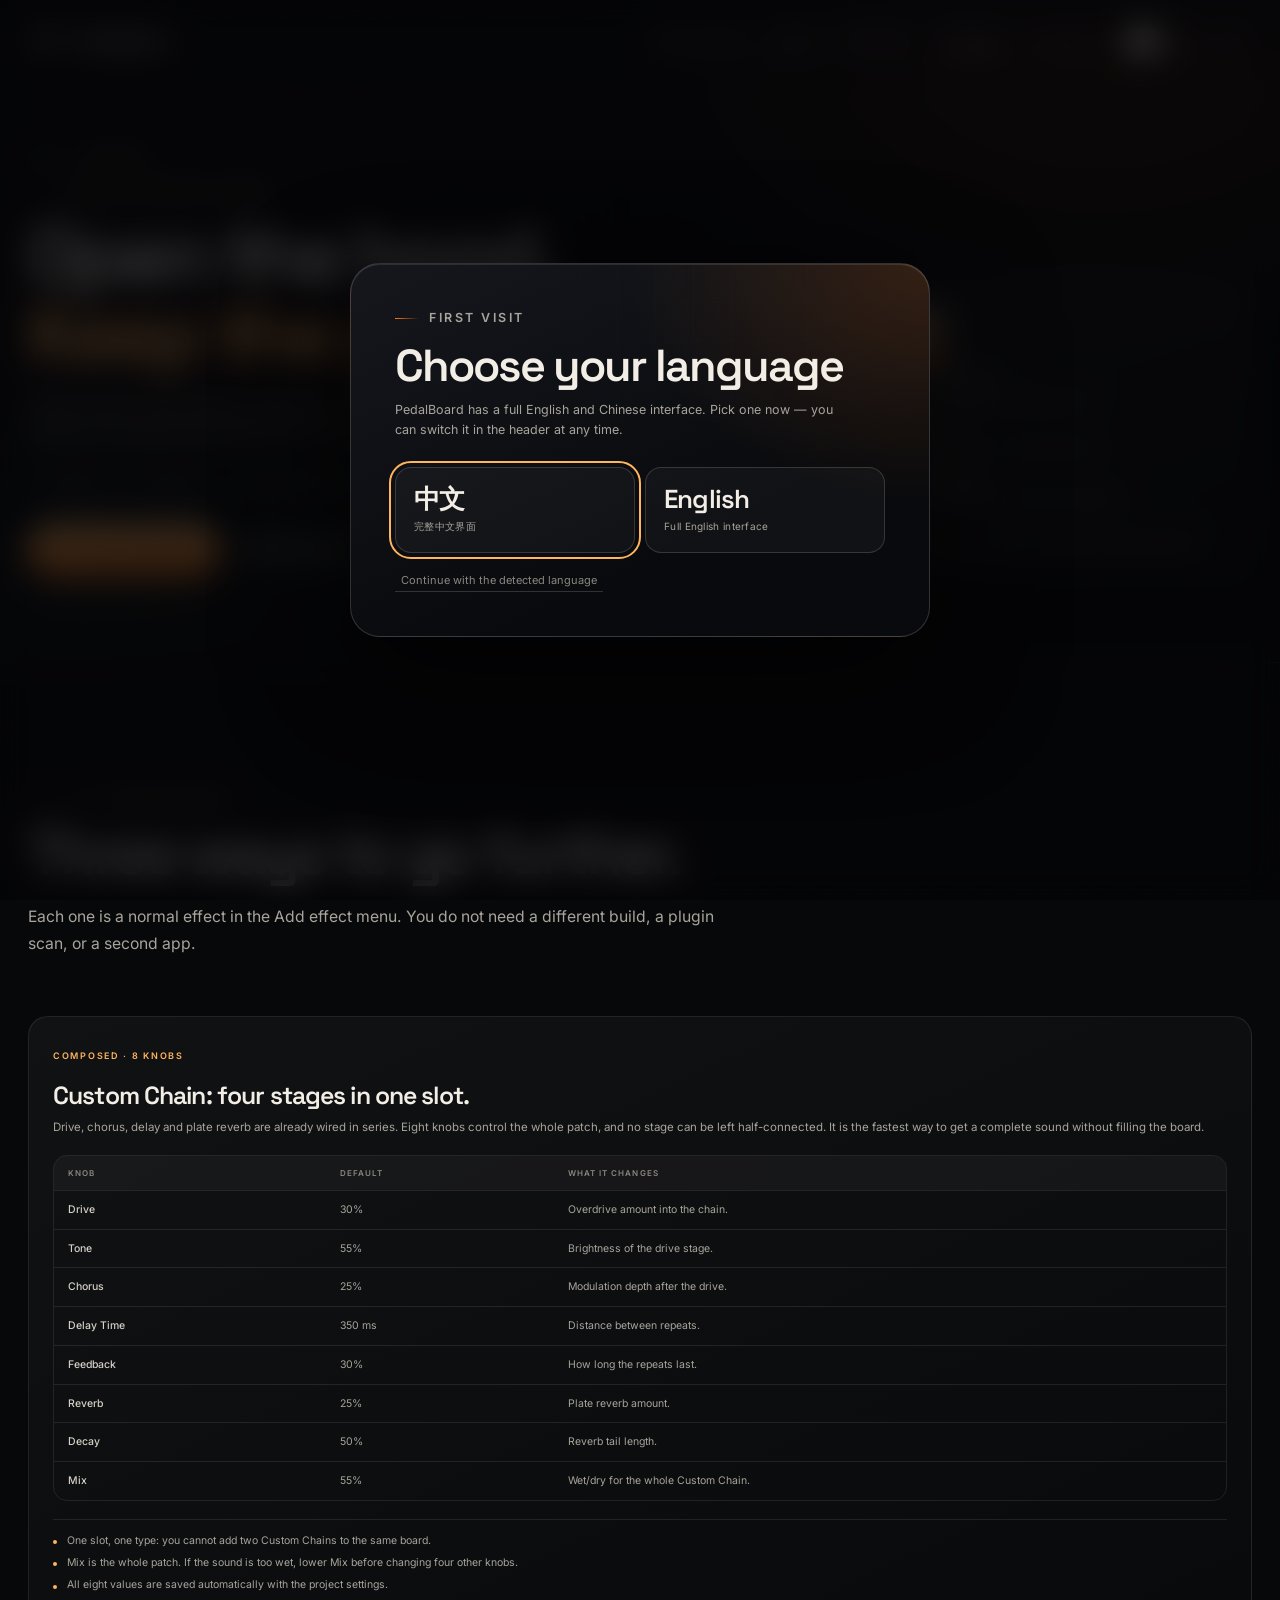
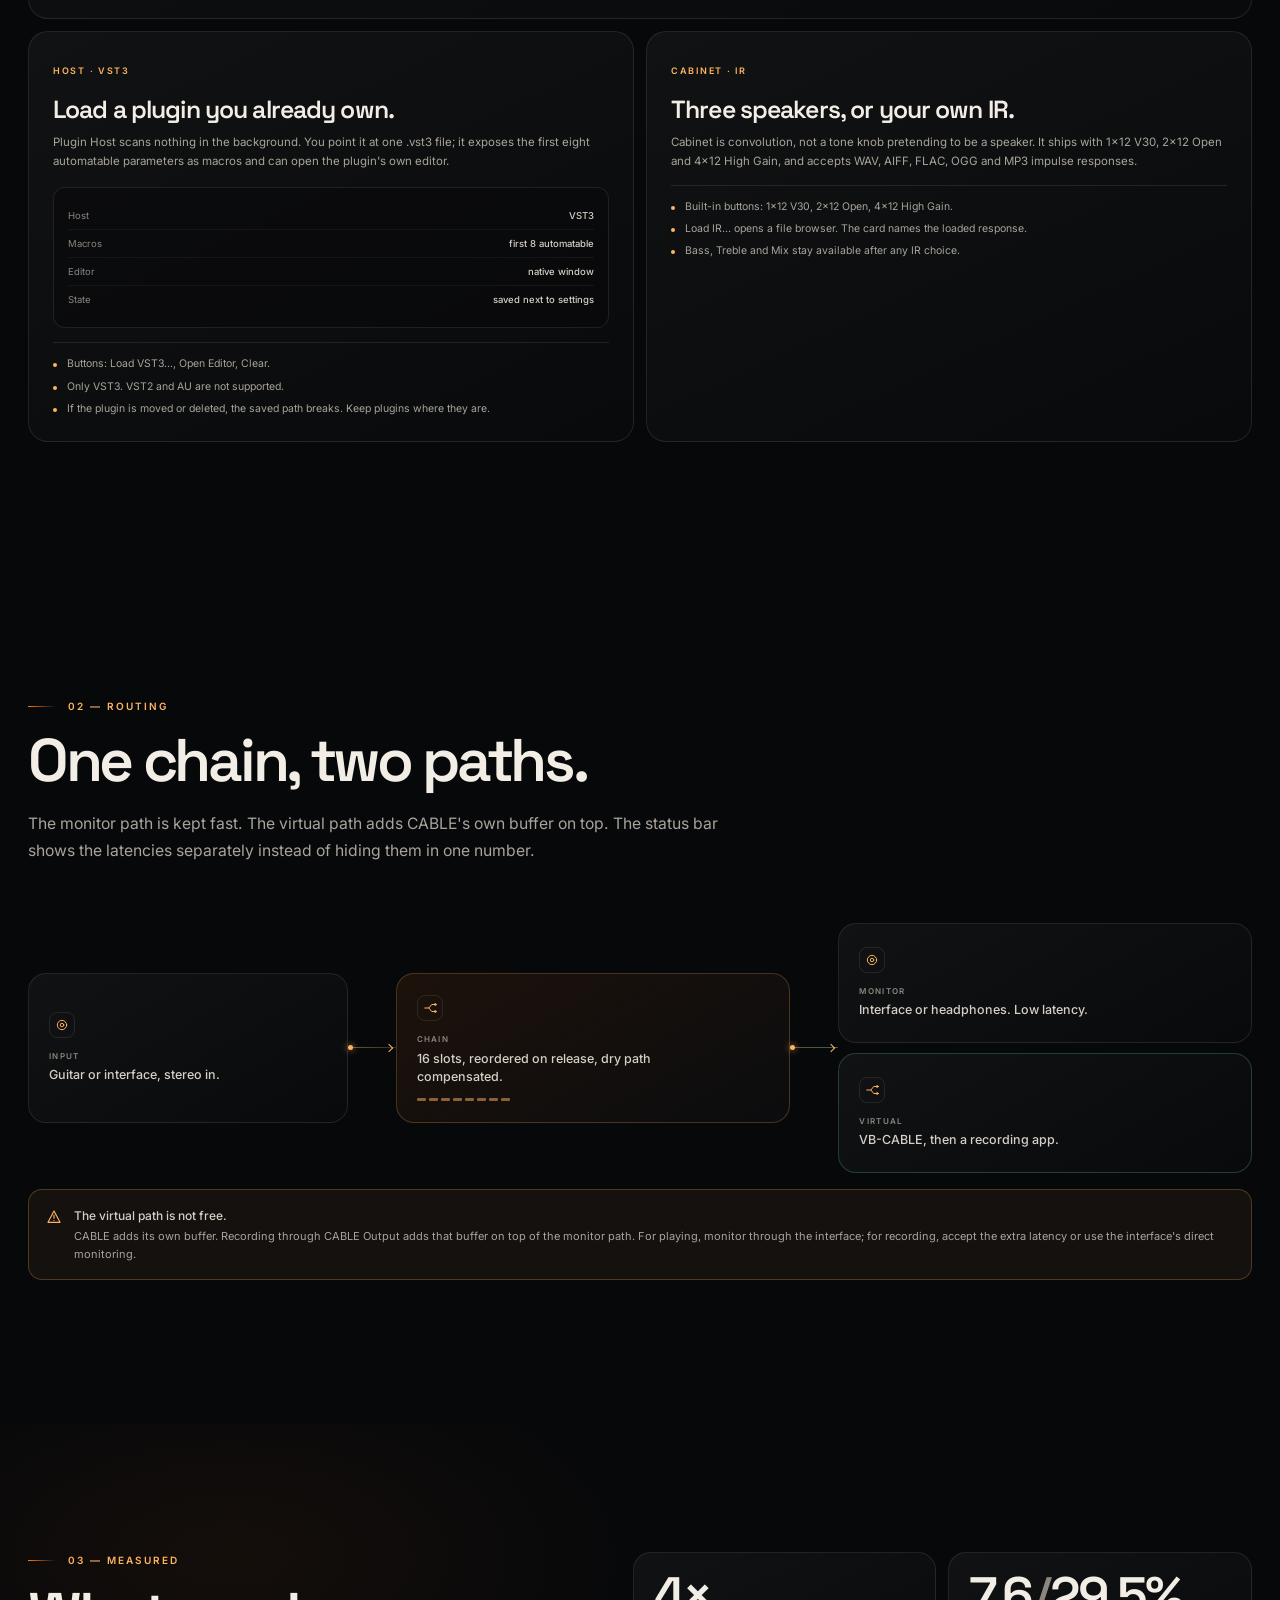
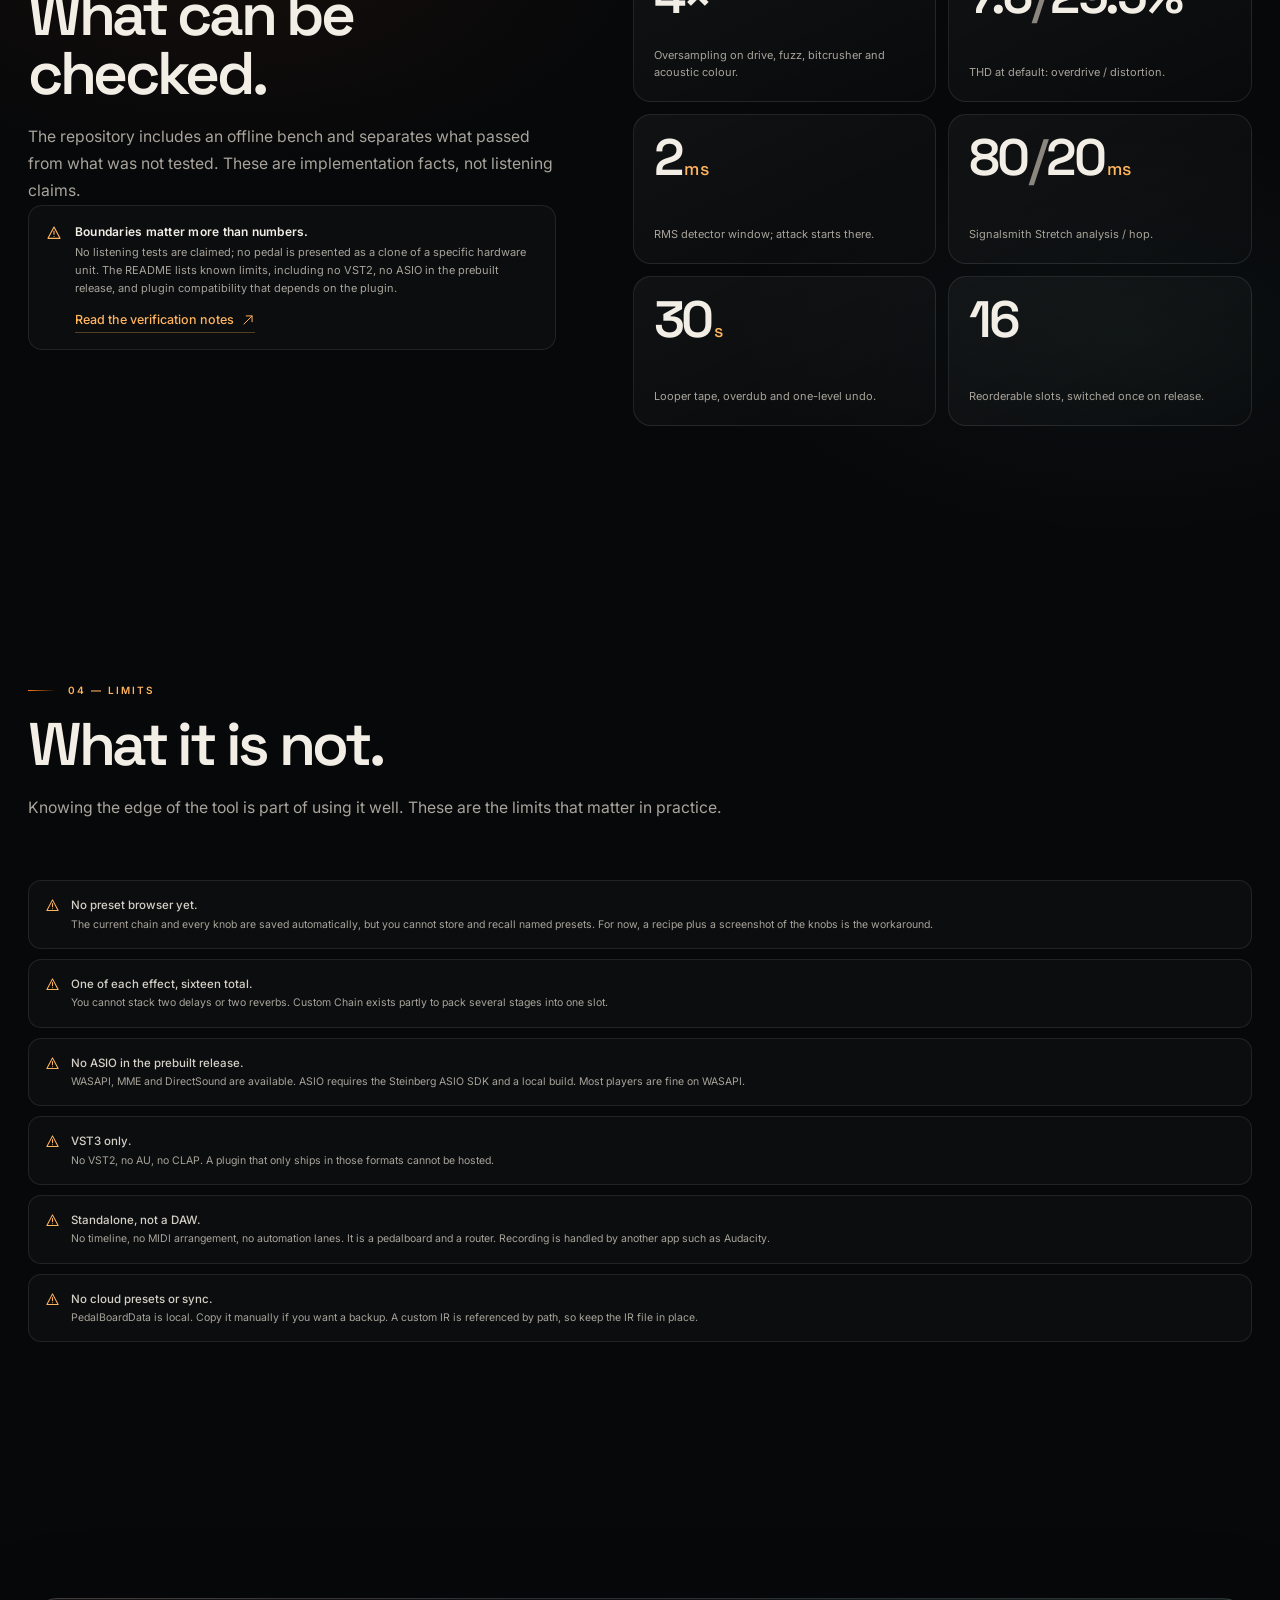
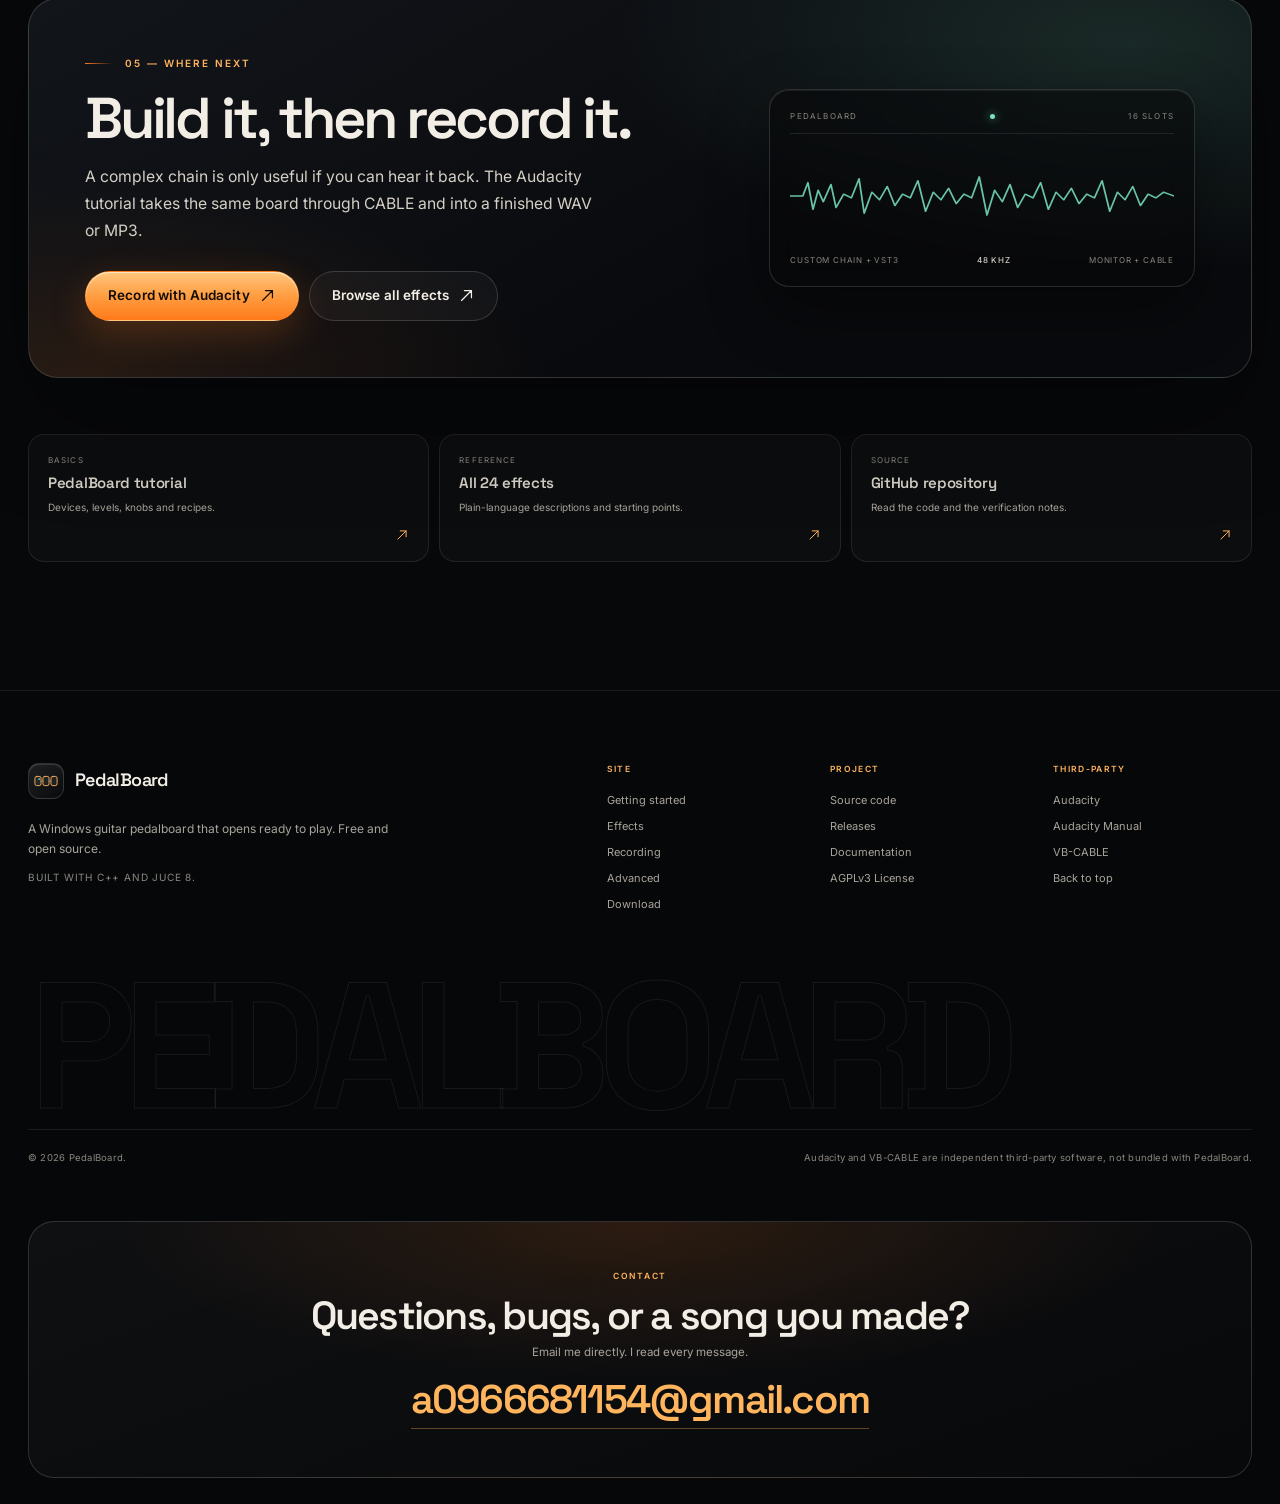
==== advanced.html @ 442d6988 "Publish PedalBoard website to GitHub Pages" ====
<!DOCTYPE html>
<html lang="en">
<head>
<meta charset="utf-8">
<meta name="viewport" content="width=device-width, initial-scale=1">
<title>PedalBoard advanced — Custom Chain, VST3, routing and limits</title>
<meta name="description" content="Advanced PedalBoard guide: the eight-knob Custom Chain, VST3 hosting, cabinet IRs, signal flow, latency, measured specs and honest limitations.">
<meta name="theme-color" content="#07080a">
<meta property="og:type" content="article">
<meta property="og:title" content="PedalBoard advanced — Custom Chain, VST3, routing and limits">
<meta property="og:description" content="For when the default board is not enough: multi-stage Custom Chain, VST3 hosting, IRs, routing and the measured limits.">
<meta property="og:image" content="assets/knob.jpg">
<link rel="icon" href="favicon.svg" type="image/svg+xml">
<link rel="stylesheet" href="styles.css">
<link rel="stylesheet" href="pages.css">
<script>try{document.documentElement.classList.add('js')}catch(e){}</script>
</head>
<body data-title-en="PedalBoard advanced — Custom Chain, VST3, routing and limits" data-title-zh="PedalBoard 进阶 — 自定义链路、VST3、路由与限制" data-desc-en="Advanced PedalBoard guide: the eight-knob Custom Chain, VST3 hosting, cabinet IRs, signal flow, latency, measured specs and honest limitations." data-desc-zh="PedalBoard 进阶指南：八旋钮自定义链路、VST3 宿主、箱体 IR、信号流、延迟、测量指标和诚实的限制。">
<a class="skip-link" href="#main" data-i18n="a11y.skip">Skip to content</a>

<svg class="sprite" aria-hidden="true" focusable="false">
  <symbol id="i-github" viewBox="0 0 24 24"><path d="M12 .8a11.2 11.2 0 0 0-3.5 21.8c.6.1.8-.3.8-.6v-2c-3.1.7-3.8-1.3-3.8-1.3-.5-1.3-1.3-1.7-1.3-1.7-1-.7.1-.7.1-.7 1.1.1 1.7 1.2 1.7 1.2 1 .1 1.7-.8 2.1-1.2.1-.7.4-1.2.7-1.5-2.5-.3-5.1-1.2-5.1-5.5 0-1.2.4-2.2 1.1-3-.1-.3-.5-1.4.1-2.9 0 0 1-.3 3.2 1.2a11 11 0 0 1 5.8 0c2.2-1.5 3.2-1.2 3.2-1.2.6 1.5.2 2.6.1 2.9.7.8 1.1 1.8 1.1 3 0 4.3-2.6 5.2-5.1 5.5.4.3.7 1 .7 2v3c0 .3.2.7.8.6A11.2 11.2 0 0 0 12 .8z"/></symbol>
  <symbol id="i-download" viewBox="0 0 24 24"><path d="M12 3v11M7 10l5 5 5-5"/><path d="M4 20h16"/></symbol>
  <symbol id="i-arrow" viewBox="0 0 24 24"><path d="M5 19L19 5M9 5h10v10"/></symbol>
  <symbol id="i-check" viewBox="0 0 24 24"><path d="M4 12l5 5L20 6"/></symbol>
  <symbol id="i-alert" viewBox="0 0 24 24"><path d="M12 3l9 17H3L12 3z"/><path d="M12 9v5M12 17.2v.1"/></symbol>
  <symbol id="i-jack" viewBox="0 0 24 24"><circle cx="12" cy="12" r="8"/><circle cx="12" cy="12" r="3"/></symbol>
  <symbol id="i-split" viewBox="0 0 24 24"><path d="M3 12h7l5-6h6M10 12l5 6h6"/><circle cx="21" cy="6" r="1.6"/><circle cx="21" cy="18" r="1.6"/></symbol>
  <symbol id="i-knob" viewBox="0 0 24 24"><circle cx="12" cy="12" r="8"/><path d="M12 12l4-4"/><path d="M6.5 17.5a8 8 0 0 1 0-11" opacity=".45"/></symbol>
  <symbol id="i-book" viewBox="0 0 24 24"><path d="M4 4h6a3 3 0 0 1 3 3v13a3 3 0 0 0-3-3H4V4z"/><path d="M20 4h-4a3 3 0 0 0-3 3v13a3 3 0 0 1 3-3h4V4z"/></symbol>
</svg>

<header class="site-header" id="siteHeader">
  <div class="wrap header-inner">
    <a class="brand" href="index.html" aria-label="PedalBoard home" data-i18n-aria="nav.homeAria"><span class="brand-mark" aria-hidden="true"><svg viewBox="0 0 34 34"><rect x="2.5" y="11" width="8" height="12" rx="2.4"/><rect x="13" y="11" width="8" height="12" rx="2.4"/><rect x="23.5" y="11" width="8" height="12" rx="2.4"/><path d="M10.5 17h2.5M21 17h2.5"/><circle cx="8" cy="14.5" r="1.1" class="brand-led"/></svg></span><span class="brand-word">PedalBoard</span></a>
    <nav class="primary-nav" id="primaryNav" aria-label="Primary">
      <a href="guide.html" data-i18n="nav.guide">Getting started</a>
      <a href="effects.html" data-i18n="nav.effects">Effects</a>
      <a href="audacity.html" data-i18n="nav.recording">Recording</a>
      <a href="advanced.html" class="is-active" aria-current="page" data-i18n="nav.advanced">Advanced</a>
      <a href="index.html#download" data-i18n="nav.download">Download</a>
    </nav>
    <div class="header-actions">
      <div class="lang-switch" role="group" aria-label="Language" data-i18n-aria="nav.language">
        <button class="lang-btn" type="button" data-lang="en" aria-pressed="true">EN</button>
        <button class="lang-btn" type="button" data-lang="zh" aria-pressed="false">中文</button>
      </div>
      <a class="icon-link" href="https://github.com/DengXiaoping8964/PedalBoard" target="_blank" rel="noopener" aria-label="Open PedalBoard on GitHub" data-i18n-aria="nav.githubAria"><svg aria-hidden="true"><use href="#i-github"/></svg></a>
      <button class="nav-toggle" id="navToggle" type="button" aria-expanded="false" aria-controls="primaryNav" aria-label="Open menu" data-i18n-aria="nav.menu"><span></span><span></span></button>
    </div>
  </div>
</header>

<div class="lang-gate" id="langGate" hidden>
  <div class="lang-gate-card" role="dialog" aria-modal="true" aria-labelledby="langGateTitle" aria-describedby="langGateLead">
    <p class="lang-gate-kicker" data-i18n="gate.kicker">FIRST VISIT</p>
    <h2 id="langGateTitle" data-i18n="gate.title">Choose your language</h2>
    <p id="langGateLead" data-i18n="gate.lead">PedalBoard has a full English and Chinese interface. Pick one now — you can switch it in the header at any time.</p>
    <div class="lang-gate-actions">
      <button class="lang-choice" type="button" data-gate-lang="zh"><span class="lang-choice-word">中文</span><span class="lang-choice-note" data-i18n="gate.zhNote">完整中文界面</span></button>
      <button class="lang-choice" type="button" data-gate-lang="en"><span class="lang-choice-word">English</span><span class="lang-choice-note" data-i18n="gate.enNote">Full English interface</span></button>
    </div>
    <button class="lang-gate-skip" type="button" data-gate-skip data-i18n="gate.skip">Continue with the detected language</button>
  </div>
</div>

<main id="main">
  <section class="page-hero" aria-labelledby="advTitle">
    <div class="wrap page-hero-inner">
      <div>
        <div class="crumbs"><a href="index.html" data-en="Home" data-zh="首页">Home</a><i>/</i><span data-en="Advanced" data-zh="进阶">Advanced</span></div>
        <p class="kicker" data-en="BEYOND THE DEFAULT BOARD" data-zh="默认效果板之外">BEYOND THE DEFAULT BOARD</p>
        <h1 id="advTitle"><span class="line" data-en="Open the hood." data-zh="把盖子打开。">Open the hood.</span><span class="line accent" data-en="Keep the guardrails." data-zh="护栏还在。">Keep the guardrails.</span></h1>
        <p class="page-lead" data-en="Custom Chain, VST3 hosting, cabinet IRs, routing and the measured limits. Everything here is optional; the default board still works if you never open this page." data-zh="自定义链路、VST3 宿主、箱体 IR、路由和测量限制。这里全是可选项；你永远不看这一页，默认效果板也照样能用。">Custom Chain, VST3 hosting, cabinet IRs, routing and the measured limits. Everything here is optional; the default board still works if you never open this page.</p>
        <div class="page-tags">
          <span class="page-tag"><svg aria-hidden="true"><use href="#i-check"/></svg><span data-en="16 slots" data-zh="16 槽">16 slots</span></span>
          <span class="page-tag"><svg aria-hidden="true"><use href="#i-check"/></svg><span data-en="VST3 host" data-zh="VST3 宿主">VST3 host</span></span>
          <span class="page-tag"><svg aria-hidden="true"><use href="#i-check"/></svg><span data-en="8-knob Custom Chain" data-zh="8 旋钮自定义链路">8-knob Custom Chain</span></span>
          <span class="page-tag"><svg aria-hidden="true"><use href="#i-check"/></svg><span data-en="Measured specs" data-zh="测量指标">Measured specs</span></span>
        </div>
        <div class="hero-actions">
          <a class="btn btn-primary" href="https://github.com/DengXiaoping8964/PedalBoard#readme" target="_blank" rel="noopener"><svg aria-hidden="true"><use href="#i-book"/></svg><span data-en="Read the README" data-zh="阅读 README">Read the README</span></a>
          <a class="btn btn-ghost" href="guide.html"><span data-en="Back to basics" data-zh="回到基础">Back to basics</span><svg aria-hidden="true"><use href="#i-arrow"/></svg></a>
        </div>
      </div>
      <aside class="page-aside" aria-label="At a glance" data-en-aria="At a glance" data-zh-aria="一览">
        <div class="aside-count"><strong>16</strong><span data-en="chain slots" data-zh="个链路槽位">chain slots</span></div>
        <ul class="aside-facts">
          <li><span class="fact-icon"><svg aria-hidden="true"><use href="#i-knob"/></svg></span><span><b data-en="Custom Chain" data-zh="自定义链路">Custom Chain</b><span data-en="Four stages, eight knobs, one slot." data-zh="四级、八旋钮、一个槽。">Four stages, eight knobs, one slot.</span></span></li>
          <li><span class="fact-icon"><svg aria-hidden="true"><use href="#i-knob"/></svg></span><span><b data-en="VST3 host" data-zh="VST3 宿主">VST3 host</b><span data-en="Eight macros plus the native editor." data-zh="八个宏旋钮加原生编辑器。">Eight macros plus the native editor.</span></span></li>
          <li><span class="fact-icon"><svg aria-hidden="true"><use href="#i-jack"/></svg></span><span><b data-en="Two outputs" data-zh="两路输出">Two outputs</b><span data-en="Monitor and virtual, metered separately." data-zh="监听与虚拟输出，分别计量。">Monitor and virtual, metered separately.</span></span></li>
        </ul>
        <p class="aside-note" data-en="A type can appear once per chain. The chain is saved automatically." data-zh="每种效果在一条链路里只能出现一次，链路会自动保存。">A type can appear once per chain. The chain is saved automatically.</p>
      </aside>
    </div>
  </section>

  <section class="section" aria-labelledby="featuresTitle">
    <div class="wrap">
      <header class="section-head reveal">
        <p class="kicker" data-en="01 — THE EXTRA TOOLS" data-zh="01 — 额外工具">01 — THE EXTRA TOOLS</p>
        <h2 class="display" id="featuresTitle"><span class="line" data-en="Three ways to go further." data-zh="三种继续深入的方式。">Three ways to go further.</span></h2>
        <p class="section-lead" data-en="Each one is a normal effect in the Add effect menu. You do not need a different build, a plugin scan, or a second app." data-zh="它们都在「添加效果」菜单里，是普通效果。不需要另装版本、不用扫插件、也不用再开一个软件。">Each one is a normal effect in the Add effect menu. You do not need a different build, a plugin scan, or a second app.</p>
      </header>
      <div class="feature-grid">
        <article class="feature-card reveal is-wide">
          <span class="card-label" data-en="COMPOSED · 8 KNOBS" data-zh="组合 · 8 旋钮">COMPOSED · 8 KNOBS</span>
          <h3 data-en="Custom Chain: four stages in one slot." data-zh="自定义链路：一个槽里的四级音色。">Custom Chain: four stages in one slot.</h3>
          <p data-en="Drive, chorus, delay and plate reverb are already wired in series. Eight knobs control the whole patch, and no stage can be left half-connected. It is the fastest way to get a complete sound without filling the board." data-zh="过载、合唱、延迟和板式混响已经串好。八个旋钮控制整套音色，任何一级都不会只接一半。想快速得到一个完整音色，又不想占满效果板，就用它。">Drive, chorus, delay and plate reverb are already wired in series. Eight knobs control the whole patch, and no stage can be left half-connected. It is the fastest way to get a complete sound without filling the board.</p>
          <div class="table-wrap">
            <table class="spec-table">
              <thead><tr><th data-en="Knob" data-zh="旋钮">Knob</th><th data-en="Default" data-zh="默认">Default</th><th data-en="What it changes" data-zh="改变什么">What it changes</th></tr></thead>
              <tbody>
                <tr><td>Drive</td><td>30%</td><td data-en="Overdrive amount into the chain." data-zh="进入链路的过载量。">Overdrive amount into the chain.</td></tr>
                <tr><td>Tone</td><td>55%</td><td data-en="Brightness of the drive stage." data-zh="过载级的明暗。">Brightness of the drive stage.</td></tr>
                <tr><td>Chorus</td><td>25%</td><td data-en="Modulation depth after the drive." data-zh="过载之后的调制深度。">Modulation depth after the drive.</td></tr>
                <tr><td>Delay Time</td><td>350 ms</td><td data-en="Distance between repeats." data-zh="回声之间的间隔。">Distance between repeats.</td></tr>
                <tr><td>Feedback</td><td>30%</td><td data-en="How long the repeats last." data-zh="回声持续多久。">How long the repeats last.</td></tr>
                <tr><td>Reverb</td><td>25%</td><td data-en="Plate reverb amount." data-zh="板式混响的量。">Plate reverb amount.</td></tr>
                <tr><td>Decay</td><td>50%</td><td data-en="Reverb tail length." data-zh="混响尾巴长度。">Reverb tail length.</td></tr>
                <tr><td>Mix</td><td>55%</td><td data-en="Wet/dry for the whole Custom Chain." data-zh="整个自定义链路的干湿比。">Wet/dry for the whole Custom Chain.</td></tr>
              </tbody>
            </table>
          </div>
          <ul>
            <li data-en="One slot, one type: you cannot add two Custom Chains to the same board." data-zh="一个槽、一种类型：同一条板上不能加两个自定义链路。">One slot, one type: you cannot add two Custom Chains to the same board.</li>
            <li data-en="Mix is the whole patch. If the sound is too wet, lower Mix before changing four other knobs." data-zh="Mix 控制整套音色。太湿先降 Mix，不要先去改四个别的旋钮。">Mix is the whole patch. If the sound is too wet, lower Mix before changing four other knobs.</li>
            <li data-en="All eight values are saved automatically with the project settings." data-zh="八个值会随项目设置自动保存。">All eight values are saved automatically with the project settings.</li>
          </ul>
        </article>

        <article class="feature-card reveal">
          <span class="card-label" data-en="HOST · VST3" data-zh="宿主 · VST3">HOST · VST3</span>
          <h3 data-en="Load a plugin you already own." data-zh="加载你已有的插件。">Load a plugin you already own.</h3>
          <p data-en="Plugin Host scans nothing in the background. You point it at one .vst3 file; it exposes the first eight automatable parameters as macros and can open the plugin's own editor." data-zh="插件宿主不会在后台扫盘。你指定一个 .vst3 文件，它把前 8 个可自动化参数映射成宏旋钮，并可以打开插件自己的编辑器。">Plugin Host scans nothing in the background. You point it at one .vst3 file; it exposes the first eight automatable parameters as macros and can open the plugin's own editor.</p>
          <div class="feature-mock" aria-hidden="true">
            <div class="feature-mock-row"><span>Host</span><b>VST3</b></div>
            <div class="feature-mock-row"><span data-en="Macros" data-zh="宏旋钮">Macros</span><b data-en="first 8 automatable" data-zh="前 8 个可自动化">first 8 automatable</b></div>
            <div class="feature-mock-row"><span data-en="Editor" data-zh="编辑器">Editor</span><b data-en="native window" data-zh="原生窗口">native window</b></div>
            <div class="feature-mock-row"><span data-en="State" data-zh="状态">State</span><b data-en="saved next to settings" data-zh="保存在设置旁">saved next to settings</b></div>
          </div>
          <ul>
            <li data-en="Buttons: Load VST3…, Open Editor, Clear." data-zh="按钮：Load VST3…、Open Editor、Clear。">Buttons: Load VST3…, Open Editor, Clear.</li>
            <li data-en="Only VST3. VST2 and AU are not supported." data-zh="只支持 VST3，不支持 VST2 和 AU。">Only VST3. VST2 and AU are not supported.</li>
            <li data-en="If the plugin is moved or deleted, the saved path breaks. Keep plugins where they are." data-zh="插件被移动或删除后，保存的路径会失效。插件放好就别动。">If the plugin is moved or deleted, the saved path breaks. Keep plugins where they are.</li>
          </ul>
        </article>

        <article class="feature-card reveal">
          <span class="card-label" data-en="CABINET · IR" data-zh="箱体 · IR">CABINET · IR</span>
          <h3 data-en="Three speakers, or your own IR." data-zh="三个内置箱体，或你自己的 IR。">Three speakers, or your own IR.</h3>
          <p data-en="Cabinet is convolution, not a tone knob pretending to be a speaker. It ships with 1x12 V30, 2x12 Open and 4x12 High Gain, and accepts WAV, AIFF, FLAC, OGG and MP3 impulse responses." data-zh="箱体是卷积，不是假装成音箱的音色旋钮。内置 1x12 V30、2x12 Open 和 4x12 High Gain，支持 WAV、AIFF、FLAC、OGG 和 MP3 脉冲响应。">Cabinet is convolution, not a tone knob pretending to be a speaker. It ships with 1x12 V30, 2x12 Open and 4x12 High Gain, and accepts WAV, AIFF, FLAC, OGG and MP3 impulse responses.</p>
          <ul>
            <li data-en="Built-in buttons: 1x12 V30, 2x12 Open, 4x12 High Gain." data-zh="内置按钮：1x12 V30、2x12 Open、4x12 High Gain。">Built-in buttons: 1x12 V30, 2x12 Open, 4x12 High Gain.</li>
            <li data-en="Load IR… opens a file browser. The card names the loaded response." data-zh="Load IR… 打开文件选择器，卡片会显示当前 IR 名称。">Load IR… opens a file browser. The card names the loaded response.</li>
            <li data-en="Bass, Treble and Mix stay available after any IR choice." data-zh="选任何 IR 后，Bass、Treble、Mix 仍然可用。">Bass, Treble and Mix stay available after any IR choice.</li>
          </ul>
        </article>
      </div>
    </div>
  </section>

  <section class="section" aria-labelledby="flowTitle">
    <div class="wrap">
      <header class="section-head reveal">
        <p class="kicker" data-en="02 — ROUTING" data-zh="02 — 路由">02 — ROUTING</p>
        <h2 class="display" id="flowTitle"><span class="line" data-en="One chain, two paths." data-zh="一条链路，两路输出。">One chain, two paths.</span></h2>
        <p class="section-lead" data-en="The monitor path is kept fast. The virtual path adds CABLE's own buffer on top. The status bar shows the latencies separately instead of hiding them in one number." data-zh="监听路径保持快。虚拟路径会在上面再加 CABLE 自己的缓冲。状态栏把几段延迟分开显示，而不是塞进一个数字。">The monitor path is kept fast. The virtual path adds CABLE's own buffer on top. The status bar shows the latencies separately instead of hiding them in one number.</p>
      </header>
      <div class="flow reveal" aria-hidden="true">
        <div class="flow-node">
          <span class="flow-icon"><svg><use href="#i-jack"/></svg></span>
          <span class="flow-kicker" data-en="INPUT" data-zh="输入">INPUT</span>
          <strong data-en="Guitar or interface, stereo in." data-zh="吉他或声卡，立体声输入。">Guitar or interface, stereo in.</strong>
        </div>
        <div class="flow-line"><span></span></div>
        <div class="flow-node is-chain">
          <span class="flow-icon"><svg><use href="#i-split"/></svg></span>
          <span class="flow-kicker" data-en="CHAIN" data-zh="链路">CHAIN</span>
          <strong data-en="16 slots, reordered on release, dry path compensated." data-zh="16 槽，松手时重排，干声延迟补偿。">16 slots, reordered on release, dry path compensated.</strong>
          <span class="flow-slots"><i></i><i></i><i></i><i></i><i></i><i></i><i></i><i></i></span>
        </div>
        <div class="flow-line is-split"><span></span></div>
        <div class="flow-outs">
          <div class="flow-node is-out">
            <span class="flow-icon"><svg><use href="#i-jack"/></svg></span>
            <span class="flow-kicker" data-en="MONITOR" data-zh="监听">MONITOR</span>
            <strong data-en="Interface or headphones. Low latency." data-zh="声卡或耳机，低延迟。">Interface or headphones. Low latency.</strong>
          </div>
          <div class="flow-node is-out is-virtual">
            <span class="flow-icon"><svg><use href="#i-split"/></svg></span>
            <span class="flow-kicker" data-en="VIRTUAL" data-zh="虚拟输出">VIRTUAL</span>
            <strong data-en="VB-CABLE, then a recording app." data-zh="VB-CABLE，再到录音软件。">VB-CABLE, then a recording app.</strong>
          </div>
        </div>
      </div>
      <div class="callout is-warn reveal">
        <svg aria-hidden="true"><use href="#i-alert"/></svg>
        <div>
          <strong data-en="The virtual path is not free." data-zh="虚拟路径不是零成本。">The virtual path is not free.</strong>
          <p data-en="CABLE adds its own buffer. Recording through CABLE Output adds that buffer on top of the monitor path. For playing, monitor through the interface; for recording, accept the extra latency or use the interface's direct monitoring." data-zh="CABLE 有自己的缓冲。通过 CABLE Output 录音，会在这个基础上再加一段。演奏时用声卡监听；录音时接受这段额外延迟，或用声卡的直接监听。">CABLE adds its own buffer. Recording through CABLE Output adds that buffer on top of the monitor path. For playing, monitor through the interface; for recording, accept the extra latency or use the interface's direct monitoring.</p>
        </div>
      </div>
    </div>
  </section>

  <section class="section tech" aria-labelledby="specsTitle">
    <div class="wrap tech-grid">
      <div class="tech-copy reveal">
        <p class="kicker" data-en="03 — MEASURED" data-zh="03 — 测量">03 — MEASURED</p>
        <h2 class="display" id="specsTitle"><span class="line" data-en="What can be" data-zh="哪些数字">What can be</span><span class="line" data-en="checked." data-zh="查得到。">checked.</span></h2>
        <p class="section-lead" data-en="The repository includes an offline bench and separates what passed from what was not tested. These are implementation facts, not listening claims." data-zh="仓库里有离线测试台，并区分通过了什么、没测什么。这些是实现事实，不是听感结论。">The repository includes an offline bench and separates what passed from what was not tested. These are implementation facts, not listening claims.</p>
        <div class="tech-note">
          <svg aria-hidden="true"><use href="#i-alert"/></svg>
          <div>
            <strong data-en="Boundaries matter more than numbers." data-zh="边界比数字更重要。">Boundaries matter more than numbers.</strong>
            <p data-en="No listening tests are claimed; no pedal is presented as a clone of a specific hardware unit. The README lists known limits, including no VST2, no ASIO in the prebuilt release, and plugin compatibility that depends on the plugin." data-zh="没有宣称做过听感测试；也没有把任何单块说成某台硬件的复刻。README 列出已知限制，包括不支持 VST2、预编译版不含 ASIO，以及插件兼容性取决于插件本身。">No listening tests are claimed; no pedal is presented as a clone of a specific hardware unit. The README lists known limits, including no VST2, no ASIO in the prebuilt release, and plugin compatibility that depends on the plugin.</p>
            <a class="text-link" href="https://github.com/DengXiaoping8964/PedalBoard#the-dsp-and-ring-buffer-bench" target="_blank" rel="noopener"><span data-en="Read the verification notes" data-zh="查看验证记录">Read the verification notes</span><svg aria-hidden="true"><use href="#i-arrow"/></svg></a>
          </div>
        </div>
      </div>
      <div class="tech-metrics">
        <div class="metric reveal"><span class="metric-value">4×</span><span class="metric-label" data-en="Oversampling on drive, fuzz, bitcrusher and acoustic colour." data-zh="过载、法兹、位降采样和木转电染色均 4× 过采样。">Oversampling on drive, fuzz, bitcrusher and acoustic colour.</span></div>
        <div class="metric reveal"><span class="metric-value">7.6<span class="metric-sep">/</span>29.5%</span><span class="metric-label" data-en="THD at default: overdrive / distortion." data-zh="默认设置下的 THD：过载 / 失真。">THD at default: overdrive / distortion.</span></div>
        <div class="metric reveal"><span class="metric-value">2<span class="unit">ms</span></span><span class="metric-label" data-en="RMS detector window; attack starts there." data-zh="RMS 检测窗口；起音从这里开始。">RMS detector window; attack starts there.</span></div>
        <div class="metric reveal"><span class="metric-value">80<span class="metric-sep">/</span>20<span class="unit">ms</span></span><span class="metric-label" data-en="Signalsmith Stretch analysis / hop." data-zh="Signalsmith Stretch 分析 / 帧移。">Signalsmith Stretch analysis / hop.</span></div>
        <div class="metric reveal"><span class="metric-value">30<span class="unit">s</span></span><span class="metric-label" data-en="Looper tape, overdub and one-level undo." data-zh="循环磁带，支持叠录和一级撤销。">Looper tape, overdub and one-level undo.</span></div>
        <div class="metric reveal"><span class="metric-value">16</span><span class="metric-label" data-en="Reorderable slots, switched once on release." data-zh="可重排槽位，松手时只切换一次。">Reorderable slots, switched once on release.</span></div>
      </div>
    </div>
  </section>

  <section class="section" aria-labelledby="limitsTitle">
    <div class="wrap">
      <header class="section-head reveal">
        <p class="kicker" data-en="04 — LIMITS" data-zh="04 — 限制">04 — LIMITS</p>
        <h2 class="display" id="limitsTitle"><span class="line" data-en="What it is not." data-zh="它不是什么。">What it is not.</span></h2>
        <p class="section-lead" data-en="Knowing the edge of the tool is part of using it well. These are the limits that matter in practice." data-zh="知道工具边界，才算会用。下面这些是实际会碰到的限制。">Knowing the edge of the tool is part of using it well. These are the limits that matter in practice.</p>
      </header>
      <div class="limit-list">
        <div class="limit reveal"><svg aria-hidden="true"><use href="#i-alert"/></svg><div><strong data-en="No preset browser yet." data-zh="目前没有预设浏览器。">No preset browser yet.</strong><p data-en="The current chain and every knob are saved automatically, but you cannot store and recall named presets. For now, a recipe plus a screenshot of the knobs is the workaround." data-zh="当前链路和所有旋钮会自动保存，但还不能命名、存储和调出多套预设。现在的办法是保存配方，再截一张旋钮图。">The current chain and every knob are saved automatically, but you cannot store and recall named presets. For now, a recipe plus a screenshot of the knobs is the workaround.</p></div></div>
        <div class="limit reveal"><svg aria-hidden="true"><use href="#i-alert"/></svg><div><strong data-en="One of each effect, sixteen total." data-zh="每种效果一个，总共十六个。">One of each effect, sixteen total.</strong><p data-en="You cannot stack two delays or two reverbs. Custom Chain exists partly to pack several stages into one slot." data-zh="不能叠两个延迟或两个混响。自定义链路的存在，一部分就是为了把多级装进一个槽。">You cannot stack two delays or two reverbs. Custom Chain exists partly to pack several stages into one slot.</p></div></div>
        <div class="limit reveal"><svg aria-hidden="true"><use href="#i-alert"/></svg><div><strong data-en="No ASIO in the prebuilt release." data-zh="预编译版不含 ASIO。">No ASIO in the prebuilt release.</strong><p data-en="WASAPI, MME and DirectSound are available. ASIO requires the Steinberg ASIO SDK and a local build. Most players are fine on WASAPI." data-zh="提供 WASAPI、MME 和 DirectSound。ASIO 需要 Steinberg ASIO SDK 并在本地构建。大多数玩家用 WASAPI 已经够。">WASAPI, MME and DirectSound are available. ASIO requires the Steinberg ASIO SDK and a local build. Most players are fine on WASAPI.</p></div></div>
        <div class="limit reveal"><svg aria-hidden="true"><use href="#i-alert"/></svg><div><strong data-en="VST3 only." data-zh="只支持 VST3。">VST3 only.</strong><p data-en="No VST2, no AU, no CLAP. A plugin that only ships in those formats cannot be hosted." data-zh="不支持 VST2、AU、CLAP。只提供这些格式的插件无法加载。">No VST2, no AU, no CLAP. A plugin that only ships in those formats cannot be hosted.</p></div></div>
        <div class="limit reveal"><svg aria-hidden="true"><use href="#i-alert"/></svg><div><strong data-en="Standalone, not a DAW." data-zh="独立软件，不是宿主。">Standalone, not a DAW.</strong><p data-en="No timeline, no MIDI arrangement, no automation lanes. It is a pedalboard and a router. Recording is handled by another app such as Audacity." data-zh="没有时间线、没有 MIDI 编曲、没有自动化轨道。它是效果器板加路由器。录音交给 Audacity 这类软件。">No timeline, no MIDI arrangement, no automation lanes. It is a pedalboard and a router. Recording is handled by another app such as Audacity.</p></div></div>
        <div class="limit reveal"><svg aria-hidden="true"><use href="#i-alert"/></svg><div><strong data-en="No cloud presets or sync." data-zh="没有云预设或同步。">No cloud presets or sync.</strong><p data-en="PedalBoardData is local. Copy it manually if you want a backup. A custom IR is referenced by path, so keep the IR file in place." data-zh="PedalBoardData 在本地。想备份就手动复制。自定义 IR 是按路径引用的，IR 文件别乱挪。">PedalBoardData is local. Copy it manually if you want a backup. A custom IR is referenced by path, so keep the IR file in place.</p></div></div>
      </div>
    </div>
  </section>

  <section class="section" aria-labelledby="nextTitle">
    <div class="wrap">
      <div class="aud-banner reveal">
        <div>
          <p class="kicker" data-en="05 — WHERE NEXT" data-zh="05 — 接下来">05 — WHERE NEXT</p>
          <h2 id="nextTitle" data-en="Build it, then record it." data-zh="先搭音色，再录下来。">Build it, then record it.</h2>
          <p class="section-lead" data-en="A complex chain is only useful if you can hear it back. The Audacity tutorial takes the same board through CABLE and into a finished WAV or MP3." data-zh="再复杂的链路，也要能回放才有用。Audacity 教程会把同一块板经过 CABLE，做成 WAV 或 MP3。">A complex chain is only useful if you can hear it back. The Audacity tutorial takes the same board through CABLE and into a finished WAV or MP3.</p>
          <div class="hero-actions">
            <a class="btn btn-primary" href="audacity.html"><span data-en="Record with Audacity" data-zh="用 Audacity 录音">Record with Audacity</span><svg aria-hidden="true"><use href="#i-arrow"/></svg></a>
            <a class="btn btn-ghost" href="effects.html"><span data-en="Browse all effects" data-zh="浏览全部效果">Browse all effects</span><svg aria-hidden="true"><use href="#i-arrow"/></svg></a>
          </div>
        </div>
        <div class="aud-visual" aria-hidden="true">
          <div class="aud-visual-top"><span>PEDALBOARD</span><span class="status-led"></span><span>16 SLOTS</span></div>
          <svg class="aud-wave" viewBox="0 0 300 100" preserveAspectRatio="none">
            <path d="M0 50 L10 50 L14 36 L18 64 L22 44 L26 56 L32 38 L36 62 L42 48 L48 52 L54 32 L58 68 L64 46 L70 54 L76 40 L82 60 L88 48 L94 52 L100 34 L106 66 L112 46 L118 54 L124 42 L130 58 L136 48 L142 52 L148 30 L154 70 L160 44 L166 56 L172 38 L178 62 L184 48 L190 52 L196 36 L202 64 L208 46 L214 54 L220 42 L226 58 L232 48 L238 52 L244 34 L250 66 L256 46 L262 54 L268 40 L274 60 L280 48 L286 52 L292 46 L300 50"/>
          </svg>
          <div class="aud-visual-foot"><span>Custom Chain + VST3</span><b>48 kHz</b><span>MONITOR + CABLE</span></div>
        </div>
      </div>
      <div class="pager-grid">
        <a class="pager-card" href="guide.html"><span class="pk" data-en="BASICS" data-zh="基础">BASICS</span><b data-en="PedalBoard tutorial" data-zh="PedalBoard 教程">PedalBoard tutorial</b><span data-en="Devices, levels, knobs and recipes." data-zh="设备、电平、旋钮和配方。">Devices, levels, knobs and recipes.</span><svg aria-hidden="true"><use href="#i-arrow"/></svg></a>
        <a class="pager-card" href="effects.html"><span class="pk" data-en="REFERENCE" data-zh="参考">REFERENCE</span><b data-en="All 24 effects" data-zh="全部 24 种效果">All 24 effects</b><span data-en="Plain-language descriptions and starting points." data-zh="大白话说明和起步设置。">Plain-language descriptions and starting points.</span><svg aria-hidden="true"><use href="#i-arrow"/></svg></a>
        <a class="pager-card" href="https://github.com/DengXiaoping8964/PedalBoard" target="_blank" rel="noopener"><span class="pk" data-en="SOURCE" data-zh="源码">SOURCE</span><b data-en="GitHub repository" data-zh="GitHub 仓库">GitHub repository</b><span data-en="Read the code and the verification notes." data-zh="读代码和验证记录。">Read the code and the verification notes.</span><svg aria-hidden="true"><use href="#i-arrow"/></svg></a>
      </div>
    </div>
  </section>
</main>

<footer class="site-footer">
  <div class="wrap">
    <div class="footer-top">
      <div class="footer-brand">
        <a class="brand" href="index.html" aria-label="PedalBoard home" data-i18n-aria="nav.homeAria"><span class="brand-mark" aria-hidden="true"><svg viewBox="0 0 34 34"><rect x="2.5" y="11" width="8" height="12" rx="2.4"/><rect x="13" y="11" width="8" height="12" rx="2.4"/><rect x="23.5" y="11" width="8" height="12" rx="2.4"/><path d="M10.5 17h2.5M21 17h2.5"/><circle cx="8" cy="14.5" r="1.1" class="brand-led"/></svg></span><span class="brand-word">PedalBoard</span></a>
        <p data-i18n="footer.tag">A Windows guitar pedalboard that opens ready to play. Free and open source.</p>
        <p class="footer-built" data-i18n="footer.built">Built with C++ and JUCE 8.</p>
      </div>
      <div class="footer-cols">
        <div class="footer-col">
          <h3 data-i18n="footer.site">Site</h3>
          <a href="guide.html" data-i18n="nav.guide">Getting started</a>
          <a href="effects.html" data-i18n="nav.effects">Effects</a>
          <a href="audacity.html" data-i18n="nav.recording">Recording</a>
          <a href="advanced.html" data-i18n="nav.advanced">Advanced</a>
          <a href="index.html#download" data-i18n="nav.download">Download</a>
        </div>
        <div class="footer-col">
          <h3 data-i18n="footer.project">Project</h3>
          <a href="https://github.com/DengXiaoping8964/PedalBoard" target="_blank" rel="noopener" data-i18n="footer.source">Source code</a>
          <a href="https://github.com/DengXiaoping8964/PedalBoard/releases" target="_blank" rel="noopener" data-i18n="footer.releases">Releases</a>
          <a href="https://github.com/DengXiaoping8964/PedalBoard#readme" target="_blank" rel="noopener" data-i18n="footer.readme">Documentation</a>
          <a href="https://github.com/DengXiaoping8964/PedalBoard/blob/main/LICENSE" target="_blank" rel="noopener" data-i18n="footer.license">AGPLv3 License</a>
        </div>
        <div class="footer-col">
          <h3 data-i18n="footer.third">Third-party</h3>
          <a href="https://www.audacityteam.org/" target="_blank" rel="noopener">Audacity</a>
          <a href="https://manual.audacityteam.org/" target="_blank" rel="noopener">Audacity Manual</a>
          <a href="https://vb-audio.com/Cable/" target="_blank" rel="noopener">VB-CABLE</a>
          <a href="index.html#top" data-i18n="footer.top">Back to top</a>
        </div>
      </div>
    </div>
    <div class="footer-wordmark" aria-hidden="true">PEDALBOARD</div>
    <div class="footer-bottom">
      <span data-i18n="footer.rights">© 2026 PedalBoard.</span>
      <span data-i18n="footer.note">Audacity and VB-CABLE are independent third-party software, not bundled with PedalBoard.</span>
    </div>
    <div class="footer-contact" id="contact">
      <p class="footer-contact-kicker" data-i18n="footer.contactKicker">CONTACT</p>
      <p class="footer-contact-title" data-i18n="footer.contactTitle">Questions, bugs, or a song you made?</p>
      <p class="footer-contact-lead" data-i18n="footer.contactLead">Email me directly. I read every message.</p>
      <a class="footer-email" href="mailto:a0966681154@gmail.com">a0966681154@gmail.com</a>
    </div>
  </div>
</footer>

<script src="app.js"></script>
</body>
</html>
---- styles.css ----
/* ==========================================================================
   PedalBoard — static site
   Palette: near-black stage, warm tube amber, mint signal, bone text.
   ========================================================================== */

@font-face{font-family:'Space Grotesk';src:url('assets/fonts/space-grotesk-500.woff2') format('woff2');font-weight:500;font-style:normal;font-display:swap}
@font-face{font-family:'Space Grotesk';src:url('assets/fonts/space-grotesk-600.woff2') format('woff2');font-weight:600;font-style:normal;font-display:swap}
@font-face{font-family:'Space Grotesk';src:url('assets/fonts/space-grotesk-700.woff2') format('woff2');font-weight:700;font-style:normal;font-display:swap}
@font-face{font-family:'Inter';src:url('assets/fonts/inter-400.woff2') format('woff2');font-weight:400;font-style:normal;font-display:swap}
@font-face{font-family:'Inter';src:url('assets/fonts/inter-500.woff2') format('woff2');font-weight:500;font-style:normal;font-display:swap}
@font-face{font-family:'Inter';src:url('assets/fonts/inter-600.woff2') format('woff2');font-weight:600;font-style:normal;font-display:swap}

:root{
  --bg:#07080a;
  --bg-2:#0a0b0e;
  --panel:#0f1116;
  --panel-2:#12141a;
  --text:#f2eee6;
  --text-soft:#d5d0c6;
  --muted:#a8a49b;
  --faint:#8b877f;
  --line:rgba(255,255,255,.09);
  --line-strong:rgba(255,255,255,.15);
  --amber:#ffb45e;
  --orange:#ff7a1a;
  --amber-soft:rgba(255,180,94,.14);
  --mint:#79e3c2;
  --mint-soft:rgba(121,227,194,.12);
  --blue:#93b7ff;
  --lilac:#d2a8ff;
  --font-body:'Inter','Microsoft YaHei UI','PingFang SC','Noto Sans SC',system-ui,-apple-system,'Segoe UI',sans-serif;
  --font-display:'Space Grotesk','Inter','Microsoft YaHei UI','PingFang SC','Noto Sans SC',system-ui,sans-serif;
  --wrap:1240px;
  --radius:24px;
  --radius-sm:16px;
  --ease:cubic-bezier(.2,.65,.25,1);
}

*,*::before,*::after{box-sizing:border-box}
html{scroll-behavior:smooth;scroll-padding-top:96px;-webkit-text-size-adjust:100%}
body{
  margin:0;background:var(--bg);color:var(--text);font-family:var(--font-body);
  font-size:16px;line-height:1.6;-webkit-font-smoothing:antialiased;overflow-x:hidden;
}
body::before{
  content:"";position:fixed;inset:0;z-index:2000;pointer-events:none;opacity:.035;
  background-image:url("data:image/svg+xml,%3Csvg xmlns='http://www.w3.org/2000/svg' width='160' height='160'%3E%3Cfilter id='n'%3E%3CfeTurbulence type='fractalNoise' baseFrequency='.9' numOctaves='3' stitchTiles='stitch'/%3E%3C/filter%3E%3Crect width='100%25' height='100%25' filter='url(%23n)'/%3E%3C/svg%3E");
  mix-blend-mode:overlay;
}
::selection{background:var(--orange);color:#0a0a0a}
img,svg{display:block;max-width:100%}
svg{width:1.15em;height:1.15em;fill:none;stroke:currentColor;stroke-width:1.7;stroke-linecap:round;stroke-linejoin:round}
a{color:inherit;text-decoration:none}
button{font:inherit;color:inherit;background:none;border:0;cursor:pointer}
p,h1,h2,h3,blockquote,dl,dd,figure{margin:0}
ul,ol{margin:0;padding:0;list-style:none}
:focus-visible{outline:2px solid var(--amber);outline-offset:4px}
.sprite{position:absolute;width:0;height:0;overflow:hidden}
.wrap{width:min(var(--wrap),calc(100% - 56px));margin-inline:auto;position:relative}
.sr-only{position:absolute!important;width:1px;height:1px;padding:0;margin:-1px;overflow:hidden;clip:rect(0,0,0,0);white-space:nowrap;border:0}
.skip-link{position:fixed;left:18px;top:-60px;z-index:3000;padding:10px 16px;border-radius:10px;background:var(--text);color:#111;font-weight:600;transition:top .2s}
.skip-link:focus{top:18px}
.display{font-family:var(--font-display);font-weight:600;letter-spacing:-.05em;line-height:.98}
.accent{color:var(--amber);text-shadow:0 0 70px rgba(255,122,26,.32)}

/* ---------- buttons ---------- */
.btn{
  display:inline-flex;align-items:center;justify-content:center;gap:9px;
  min-height:50px;padding:0 22px;border-radius:999px;border:1px solid transparent;
  font-size:13.5px;font-weight:600;letter-spacing:.01em;white-space:nowrap;
  transition:transform .25s var(--ease),background .25s,border-color .25s,box-shadow .25s;
}
.btn svg{width:17px;height:17px}
.btn-primary{
  color:#130d07;
  background:linear-gradient(180deg,#ffc57d 0%,#ff9c3f 52%,#ff7a1a 100%);
  box-shadow:0 12px 36px rgba(255,122,26,.22),inset 0 1px 0 rgba(255,255,255,.55);
}
.btn-primary:hover{transform:translateY(-2px);box-shadow:0 18px 44px rgba(255,122,26,.32),inset 0 1px 0 rgba(255,255,255,.6)}
.btn-ghost{color:var(--text);border-color:var(--line-strong);background:rgba(255,255,255,.035)}
.btn-ghost:hover{transform:translateY(-2px);border-color:rgba(255,180,94,.5);background:rgba(255,180,94,.07)}
.text-btn{
  padding:6px 9px;border-radius:8px;font-size:11px;letter-spacing:.06em;text-transform:uppercase;
  color:var(--muted);border:1px solid var(--line);transition:.2s;
}
.text-btn:hover{color:var(--amber);border-color:rgba(255,180,94,.38)}
.text-link{
  display:inline-flex;align-items:center;gap:7px;color:var(--amber);font-size:12.5px;font-weight:500;
  border-bottom:1px solid rgba(255,180,94,.3);padding-bottom:2px;transition:.2s;
}
.text-link svg{width:14px;height:14px;transition:transform .2s}
.text-link:hover svg{transform:translate(2px,-2px)}

/* ---------- header ---------- */
.site-header{
  position:fixed;inset:0 0 auto 0;z-index:100;
  background:linear-gradient(180deg,rgba(7,8,10,.72),rgba(7,8,10,0));
  transition:background .3s,border-color .3s,backdrop-filter .3s;
}
.site-header.is-scrolled{
  background:rgba(7,8,10,.82);border-bottom:1px solid var(--line);
  -webkit-backdrop-filter:blur(18px);backdrop-filter:blur(18px);
}
.header-inner{height:82px;display:flex;align-items:center;gap:26px}
.brand{display:inline-flex;align-items:center;gap:11px;flex:none}
.brand-mark{
  width:36px;height:36px;border-radius:11px;display:grid;place-items:center;
  background:linear-gradient(145deg,rgba(255,255,255,.1),rgba(255,255,255,.02));
  border:1px solid rgba(255,255,255,.13);box-shadow:inset 0 1px 0 rgba(255,255,255,.12);
}
.brand-mark svg{width:26px;height:26px;stroke:none}
.brand-mark rect{fill:rgba(255,255,255,.055);stroke:var(--amber);stroke-width:1.2}
.brand-mark path{stroke:var(--faint);stroke-width:1.3}
.brand-mark .brand-led{fill:var(--mint);stroke:none;filter:drop-shadow(0 0 4px rgba(121,227,194,.9))}
.brand-word{font-family:var(--font-display);font-size:18px;font-weight:600;letter-spacing:-.035em}
.primary-nav{display:flex;align-items:center;gap:30px;margin-left:auto}
.primary-nav a{
  position:relative;padding:8px 0;font-size:12.5px;letter-spacing:.02em;color:var(--muted);
  transition:color .2s;
}
.primary-nav a::after{
  content:"";position:absolute;left:0;right:100%;bottom:2px;height:1px;background:var(--amber);
  transition:right .25s var(--ease);
}
.primary-nav a:hover{color:var(--text)}
.primary-nav a:hover::after{right:0}
.header-actions{display:flex;align-items:center;gap:10px;margin-left:auto}
.primary-nav + .header-actions{margin-left:0}
.lang-switch{
  display:flex;align-items:center;padding:3px;border:1px solid var(--line);border-radius:999px;
  background:rgba(255,255,255,.025);
}
.lang-btn{
  min-width:37px;height:26px;padding:0 9px;border-radius:999px;font-size:10px;font-weight:600;
  letter-spacing:.06em;color:var(--muted);transition:.2s;
}
.lang-btn[aria-pressed="true"]{background:var(--text);color:#101114}
.icon-link{
  width:38px;height:38px;border-radius:50%;display:grid;place-items:center;
  border:1px solid var(--line);color:var(--muted);transition:.2s;
}
.icon-link svg{width:17px;height:17px;fill:currentColor;stroke:none}
.icon-link:hover{color:var(--text);border-color:var(--line-strong);background:rgba(255,255,255,.05)}
.nav-toggle{
  display:none;width:40px;height:40px;border-radius:50%;border:1px solid var(--line);
  place-items:center;position:relative;
}
.nav-toggle span{
  position:absolute;left:12px;right:12px;height:1.5px;background:var(--text);border-radius:2px;
  transition:transform .25s,top .25s;
}
.nav-toggle span:nth-child(1){top:16px}
.nav-toggle span:nth-child(2){top:22px}
.nav-toggle[aria-expanded="true"] span:nth-child(1){top:19px;transform:rotate(45deg)}
.nav-toggle[aria-expanded="true"] span:nth-child(2){top:19px;transform:rotate(-45deg)}

/* ---------- hero ---------- */
.hero{
  position:relative;min-height:max(760px,100svh);display:flex;align-items:center;
  padding:148px 0 84px;overflow:hidden;isolation:isolate;
}
.hero-bg{
  position:absolute;inset:-2%;z-index:-3;
  background:url('assets/hero.jpg') 72% 48%/cover no-repeat;
  transform:scale(1.015);
  animation:heroDrift 24s ease-in-out infinite alternate;
}
.hero-shade{
  position:absolute;inset:0;z-index:-2;
  background:
    linear-gradient(90deg,rgba(7,8,10,.985) 0%,rgba(7,8,10,.9) 30%,rgba(7,8,10,.42) 58%,rgba(7,8,10,.32) 100%),
    linear-gradient(180deg,rgba(7,8,10,.66) 0%,rgba(7,8,10,.04) 26%,rgba(7,8,10,.08) 66%,var(--bg) 100%);
}
.hero::after{
  content:"";position:absolute;inset:auto 0 0 0;height:34%;z-index:-1;
  background:radial-gradient(70% 100% at 26% 100%,rgba(255,122,26,.11),transparent 70%);
  pointer-events:none;
}
.hero-inner{display:grid;grid-template-columns:minmax(0,1.15fr) minmax(280px,.6fr);gap:44px;align-items:center}
.hero-copy{max-width:720px}
.eyebrow{
  display:flex;align-items:center;gap:9px;margin-bottom:26px;
  font-size:10.5px;font-weight:600;letter-spacing:.18em;text-transform:uppercase;color:var(--amber);
}
.led{
  width:6px;height:6px;border-radius:50%;background:var(--mint);
  box-shadow:0 0 0 4px rgba(121,227,194,.1),0 0 12px rgba(121,227,194,.75);
  animation:ledPulse 2.6s ease-in-out infinite;
}
.hero-title{
  font-size:clamp(3.8rem,8.1vw,7.6rem);line-height:.9;letter-spacing:-.06em;
  margin:0 0 28px;text-wrap:balance;
}
.hero-title span{display:block}
.hero-title .accent{padding-right:.06em}
.hero-lead{
  max-width:580px;font-size:clamp(1rem,1.35vw,1.12rem);line-height:1.68;
  color:var(--text-soft);margin-bottom:30px;
}
.hero-actions{display:flex;flex-wrap:wrap;gap:10px;align-items:center}
.hero-micro{margin-top:14px;font-size:10.5px;letter-spacing:.08em;text-transform:uppercase;color:var(--faint)}
.hero-stats{
  display:grid;grid-template-columns:repeat(4,minmax(0,1fr));gap:16px;
  margin-top:46px;padding-top:24px;border-top:1px solid var(--line);max-width:620px;
}
.hero-stats dt{font-family:var(--font-display);font-size:clamp(1.3rem,2.2vw,1.65rem);font-weight:600;letter-spacing:-.04em;line-height:1}
.hero-stats dd{margin-top:7px;font-size:9px;letter-spacing:.13em;text-transform:uppercase;color:var(--faint);line-height:1.35}
.hero-aside{justify-self:end;align-self:center;width:286px;margin-top:80px}
.aside-card{
  position:relative;padding:17px 17px 14px;border-radius:19px;border:1px solid rgba(255,255,255,.16);
  background:linear-gradient(160deg,rgba(16,18,23,.76),rgba(8,9,12,.62));
  -webkit-backdrop-filter:blur(18px);backdrop-filter:blur(18px);
  box-shadow:0 30px 70px rgba(0,0,0,.55),inset 0 1px 0 rgba(255,255,255,.08);
  transform:rotate(-1.6deg);
}
.aside-card::before{
  content:"";position:absolute;inset:0;border-radius:inherit;pointer-events:none;
  background:radial-gradient(120% 60% at 20% 0%,rgba(255,180,94,.12),transparent 55%);
}
.aside-top{display:flex;align-items:center;gap:8px;font-size:9.5px;letter-spacing:.14em;text-transform:uppercase;color:var(--muted)}
.status-led{width:6px;height:6px;border-radius:50%;background:var(--mint);box-shadow:0 0 8px rgba(121,227,194,.8)}
.aside-rate{margin-left:auto;color:var(--faint);letter-spacing:.08em}
.aside-chain{margin:16px 0 14px;position:relative}
.aside-chain::before{content:"";position:absolute;left:12px;top:10px;bottom:10px;width:1px;background:linear-gradient(var(--amber),rgba(255,255,255,.06))}
.aside-chain li b{font-weight:500;font-style:normal}
.aside-chain li{
  position:relative;display:flex;align-items:center;gap:11px;padding:6px 0;font-size:11px;color:var(--text-soft);
}
.aside-chain li span{
  position:relative;z-index:1;width:25px;height:20px;border-radius:6px;display:grid;place-items:center;
  background:#14161b;border:1px solid var(--line);font-size:8.5px;color:var(--amber);letter-spacing:.04em;
}
.aside-chain li:nth-child(3){color:var(--text);font-weight:500}
.aside-chain li:nth-child(3)::after{
  content:"";margin-left:auto;width:22px;height:7px;border-radius:2px;
  background:linear-gradient(90deg,rgba(255,180,94,.85),rgba(255,122,26,.15));
}
.aside-chain li.aside-more{color:var(--faint);font-size:9.5px;padding-top:2px}
.aside-chain li.aside-more span{color:var(--faint);border-style:dashed}
.aside-chain li.aside-more b{font-weight:400}
.aside-foot{display:flex;align-items:center;justify-content:space-between;padding-top:12px;border-top:1px solid var(--line);font-size:9px;letter-spacing:.1em;text-transform:uppercase;color:var(--faint)}
.meter{display:flex;align-items:flex-end;gap:2px;height:13px}
.meter i{width:2px;height:5px;background:var(--mint);border-radius:1px;animation:meter 1.6s ease-in-out infinite}
.meter i:nth-child(2){animation-delay:.12s}.meter i:nth-child(3){animation-delay:.24s}
.meter i:nth-child(4){animation-delay:.36s}.meter i:nth-child(5){animation-delay:.48s}
.meter i:nth-child(6){animation-delay:.6s}.meter i:nth-child(7){animation-delay:.72s}
.meter i:nth-child(8){animation-delay:.84s}
.scroll-cue{
  position:absolute;left:50%;bottom:24px;transform:translateX(-50%);display:flex;flex-direction:column;
  align-items:center;gap:9px;font-size:8.5px;letter-spacing:.2em;text-transform:uppercase;color:var(--faint);
}
.scroll-line{width:1px;height:38px;background:linear-gradient(var(--line-strong),transparent);position:relative;overflow:hidden}
.scroll-line::after{content:"";position:absolute;left:0;top:-16px;width:1px;height:16px;background:var(--amber);animation:scrollLine 2.2s ease-in-out infinite}

/* ---------- ticker ---------- */
.ticker{border-block:1px solid var(--line);background:#090a0d;overflow:hidden}
.ticker-track{display:flex;width:max-content;animation:marquee 52s linear infinite}
.ticker:hover .ticker-track{animation-play-state:paused}
.ticker-track span{
  display:block;padding:17px 0;font-family:var(--font-display);font-size:10.5px;font-weight:500;
  letter-spacing:.17em;text-transform:uppercase;color:#7f7c75;white-space:nowrap;
}
.ticker-track i{font-style:normal;color:var(--orange);margin:0 20px;font-size:7px;vertical-align:2px}

/* ---------- section shells ---------- */
.section{padding:clamp(84px,10vw,138px) 0;position:relative}
.section-head{max-width:820px;margin-bottom:clamp(38px,5vw,58px)}
.kicker{
  display:flex;align-items:center;gap:12px;margin-bottom:18px;color:var(--amber);
  font-size:10px;font-weight:600;letter-spacing:.2em;text-transform:uppercase;
}
.kicker::before{content:"";width:28px;height:1px;background:linear-gradient(90deg,var(--orange),transparent)}
.section h2{font-size:clamp(2.35rem,4.7vw,4.55rem);letter-spacing:-.055em;margin-bottom:20px;text-wrap:balance}
.section h2 .line{display:block}
.section-lead{max-width:700px;color:var(--muted);font-size:clamp(.98rem,1.2vw,1.08rem);line-height:1.72}
.board{
  background:
    radial-gradient(55% 45% at 86% 0%,rgba(255,122,26,.07),transparent 65%),
    radial-gradient(40% 40% at 10% 70%,rgba(121,227,194,.04),transparent 70%),
    var(--bg);
}

/* ---------- bento ---------- */
.bento{
  display:grid;grid-template-columns:.98fr 1.02fr;grid-template-areas:"chain dsp" "chain custom" "plugin cable";
  gap:16px;align-items:stretch;
}
.bento-card{
  position:relative;padding:28px;border:1px solid var(--line);border-radius:var(--radius);
  background:linear-gradient(155deg,rgba(255,255,255,.055),rgba(255,255,255,.015) 56%,rgba(255,255,255,.025));
  overflow:hidden;isolation:isolate;
}
.bento-card::before{
  content:"";position:absolute;inset:0 0 auto 0;height:1px;
  background:linear-gradient(90deg,transparent,rgba(255,255,255,.2),transparent);opacity:.6;
}
.chain-card{grid-area:chain;display:flex;flex-direction:column;min-height:560px}
.dsp-card{grid-area:dsp;min-height:268px;display:flex;flex-direction:column;
  background:radial-gradient(90% 100% at 100% 0%,rgba(255,122,26,.1),transparent 60%),linear-gradient(155deg,rgba(255,255,255,.055),rgba(255,255,255,.015))}
.custom-card{grid-area:custom;min-height:288px;display:flex;flex-direction:column;justify-content:flex-end;
  background-image:linear-gradient(90deg,rgba(8,9,11,.97) 0%,rgba(8,9,11,.74) 52%,rgba(8,9,11,.18) 100%),url('assets/knob.jpg');
  background-size:cover;background-position:center 46%}
.plugin-card{grid-area:plugin;min-height:280px}
.cable-card{grid-area:cable;min-height:280px}
.card-top{display:flex;align-items:center;justify-content:space-between;gap:16px;margin-bottom:24px}
.card-label{font-size:9px;font-weight:600;letter-spacing:.19em;text-transform:uppercase;color:var(--amber)}
.card-title{font-family:var(--font-display);font-size:clamp(1.55rem,2.5vw,2.05rem);font-weight:600;letter-spacing:-.04em;line-height:1.06;margin-bottom:11px}
.card-copy{max-width:470px;color:var(--muted);font-size:13px;line-height:1.65}
.chip{
  display:inline-flex;align-items:center;gap:5px;padding:5px 9px;border-radius:999px;
  border:1px solid var(--line);background:rgba(255,255,255,.025);
  font-size:8.5px;font-weight:500;letter-spacing:.1em;text-transform:uppercase;color:var(--muted);white-space:nowrap;
}
.status-dot{width:6px;height:6px;border-radius:50%;background:var(--mint);box-shadow:0 0 10px rgba(121,227,194,.8)}

/* chain demo */
.mini-chain{margin:20px 0 16px;display:flex;flex-direction:column;gap:7px;position:relative}
.mini-chain::before{content:"";position:absolute;left:20px;top:18px;bottom:18px;width:1px;background:linear-gradient(var(--amber),rgba(255,255,255,.08));opacity:.5}
.chain-item{
  position:relative;display:grid;grid-template-columns:28px 14px minmax(0,1fr) 8px auto;align-items:center;gap:10px;
  padding:8px 9px 8px 7px;border-radius:11px;border:1px solid transparent;background:rgba(255,255,255,.035);
  cursor:grab;transition:background .2s,border-color .2s,transform .2s;user-select:none;
}
.chain-item:hover{background:rgba(255,255,255,.06);border-color:rgba(255,255,255,.08)}
.chain-item.dragging{opacity:.45;transform:scale(.985)}
.chain-item.moved{animation:itemFlash .5s var(--ease)}
.slot{
  width:27px;height:27px;border-radius:50%;display:grid;place-items:center;
  background:#14161c;border:1px solid var(--line);color:var(--amber);
  font-size:8.5px;font-weight:600;letter-spacing:.06em;z-index:1;
}
.chain-grip{color:var(--faint);opacity:.65}
.chain-grip svg{width:14px;height:14px;fill:currentColor;stroke:none}
.chain-item .name{font-size:12.5px;font-weight:500;letter-spacing:.005em;white-space:nowrap;overflow:hidden;text-overflow:ellipsis}
.chain-led{width:5px;height:5px;border-radius:50%;background:var(--mint);box-shadow:0 0 7px rgba(121,227,194,.7)}
.chain-actions{display:flex;gap:3px;opacity:.35;transition:opacity .2s}
.chain-item:hover .chain-actions,.chain-actions:focus-within{opacity:1}
.chain-actions .move{
  width:24px;height:24px;border-radius:7px;display:grid;place-items:center;border:1px solid transparent;color:var(--muted);
}
.chain-actions .move:hover{background:rgba(255,255,255,.08);border-color:var(--line);color:var(--text)}
.chain-actions svg{width:13px;height:13px}
.chain-pulse{
  position:absolute;left:20px;top:0;width:1px;height:34px;
  background:linear-gradient(transparent,var(--amber),transparent);opacity:0;
  animation:travel 4.8s ease-in-out infinite;
}
.card-foot{display:flex;align-items:center;justify-content:space-between;gap:16px;margin-top:auto;padding-top:14px;border-top:1px solid var(--line);font-size:10.5px;color:var(--faint)}

/* dsp */
.dsp-number{font-family:var(--font-display);font-size:clamp(4.6rem,7.2vw,6.9rem);font-weight:600;line-height:.78;letter-spacing:-.09em;color:var(--text);margin-top:2px}
.dsp-number span{background:linear-gradient(160deg,#fff6e8,#ffb45e 50%,#ff7a1a);-webkit-background-clip:text;background-clip:text;color:transparent}
.dsp-label{margin:4px 0 12px;font-size:11px;letter-spacing:.13em;text-transform:uppercase;color:var(--amber)}
.dsp-wave{width:100%;height:48px;margin:2px 0 14px;color:var(--mint)}
.dsp-wave path{fill:none;stroke:currentColor;stroke-width:1.2;stroke-dasharray:7 5;opacity:.8;animation:dash 12s linear infinite}
.chip-row{display:flex;flex-wrap:wrap;gap:5px;margin-top:auto}

/* custom */
.custom-copy{position:relative;z-index:1;max-width:86%}
.custom-card .card-copy{color:#c3beb5;max-width:440px;margin-bottom:16px}
.mini-knobs{position:absolute;top:24px;right:24px;display:grid;grid-template-columns:repeat(4,15px);gap:7px;z-index:1;opacity:.55}
.mini-knobs span{width:15px;height:15px;border-radius:50%;border:1px solid rgba(255,255,255,.22);
  background:radial-gradient(circle at 35% 30%,#4a4a4a,#111 70%);position:relative}
.mini-knobs span::after{content:"";position:absolute;left:50%;top:2px;width:1px;height:4px;background:var(--amber);transform-origin:50% 5.5px;transform:translateX(-50%) rotate(24deg)}

/* plugin */
.plugin-card{display:grid;grid-template-columns:minmax(0,1fr) 206px;gap:20px;align-items:center}
.plugin-mock{
  border:1px solid rgba(255,255,255,.14);border-radius:13px;background:linear-gradient(165deg,#16171c,#0a0b0e);
  padding:11px;box-shadow:0 22px 40px rgba(0,0,0,.5),inset 0 1px 0 rgba(255,255,255,.07);
  transform:rotate(1.2deg);
}
.pm-head{display:flex;justify-content:space-between;align-items:center;font-size:7.5px;letter-spacing:.15em;color:var(--faint);padding:0 1px 8px;border-bottom:1px solid var(--line)}
.pm-led{width:4px;height:4px;border-radius:50%;background:var(--mint);box-shadow:0 0 6px rgba(121,227,194,.8)}
.pm-name{font-family:var(--font-display);font-size:8.5px;letter-spacing:.12em;color:var(--text-soft);margin:9px 1px 7px}
.pm-knobs{display:grid;grid-template-columns:repeat(4,1fr);gap:7px}
.pm-knobs i{aspect-ratio:1;border-radius:50%;border:1px solid rgba(255,255,255,.13);
  background:radial-gradient(circle at 34% 30%,#4a4b4f,#0d0e11 68%);position:relative}
.pm-knobs i::after{content:"";position:absolute;left:50%;top:12%;width:1px;height:26%;background:var(--amber);transform-origin:50% 150%;transform:translateX(-50%) rotate(-32deg)}
.pm-knobs i:nth-child(2n)::after{transform:translateX(-50%) rotate(28deg)}
.pm-foot{display:flex;gap:4px;margin-top:9px}
.pm-foot span{height:2px;flex:1;background:rgba(255,255,255,.08);border-radius:2px}
.pm-foot span:first-child{background:rgba(255,180,94,.55);flex:1.8}

/* cable */
.cable-visual{display:grid;grid-template-columns:auto 1fr auto;align-items:center;gap:8px;margin-top:24px}
.cv-node{font-size:7.5px;letter-spacing:.13em;color:var(--muted);padding:7px 9px;border:1px solid var(--line);border-radius:7px;background:rgba(255,255,255,.035)}
.cv-split{height:44px;position:relative}
.cv-split::before{content:"";position:absolute;left:0;right:50%;top:50%;height:1px;background:linear-gradient(90deg,var(--amber),rgba(255,255,255,.12))}
.cv-split::after{content:"";position:absolute;left:50%;top:0;bottom:0;width:1px;background:rgba(255,255,255,.12)}
.cv-split span{position:absolute;left:calc(50% - 2px);top:calc(50% - 2px);width:4px;height:4px;border-radius:50%;background:var(--amber);box-shadow:0 0 8px rgba(255,180,94,.8)}
.cv-outs{display:flex;flex-direction:column;gap:5px}
.cv-out{display:flex;align-items:center;gap:7px;font-size:7.5px;letter-spacing:.1em;color:var(--muted);padding:6px 8px;border:1px solid var(--line);border-radius:7px;background:rgba(255,255,255,.03)}
.cv-out i{width:4px;height:4px;border-radius:50%;background:var(--mint);box-shadow:0 0 6px rgba(121,227,194,.7)}
.cv-out.is-virtual{border-color:rgba(121,227,194,.22);color:var(--text-soft)}
.cv-out b{font-weight:500}

/* language strip */
.lang-strip{
  display:flex;align-items:center;gap:22px;margin-top:16px;padding:20px 26px;border:1px solid var(--line);
  border-radius:var(--radius-sm);background:linear-gradient(100deg,rgba(255,180,94,.06),rgba(255,255,255,.018) 40%);
}
.lang-strip .han{font-family:'Microsoft YaHei UI','PingFang SC',sans-serif;font-size:38px;line-height:1;color:var(--amber);text-shadow:0 0 24px rgba(255,180,94,.25)}
.lang-strip h3{font-family:var(--font-display);font-size:17px;font-weight:600;letter-spacing:-.02em;margin-bottom:3px}
.lang-strip p{font-size:12px;color:var(--muted);line-height:1.55;max-width:700px}
.lang-demo{margin-left:auto;display:flex;align-items:center;gap:8px;flex:none;padding:7px 12px;border:1px solid var(--line);border-radius:999px;font-size:10px;letter-spacing:.08em;color:var(--muted)}
.lang-demo i{font-style:normal;color:var(--faint)}

/* ---------- effects ---------- */
.effects{background:linear-gradient(180deg,var(--bg),#090a0d 30%,#090a0d 70%,var(--bg));border-block:1px solid var(--line)}
.filter-bar{display:flex;flex-wrap:wrap;gap:6px;margin-bottom:14px}
.filter-btn{
  display:inline-flex;align-items:center;gap:7px;padding:8px 12px;border-radius:999px;
  border:1px solid var(--line);background:rgba(255,255,255,.02);
  font-size:10.5px;font-weight:500;letter-spacing:.03em;color:var(--muted);transition:.2s;
}
.filter-btn .count{font-size:8px;color:var(--faint);letter-spacing:.04em;transition:.2s}
.filter-btn:hover{border-color:var(--line-strong);color:var(--text)}
.filter-btn.is-active{background:var(--text);border-color:var(--text);color:#111216}
.filter-btn.is-active .count{color:rgba(17,18,22,.5)}
.fx-count{margin-bottom:26px;font-family:var(--font-display);font-size:11px;letter-spacing:.08em;color:var(--faint)}
.fx-grid{display:grid;grid-template-columns:repeat(4,minmax(0,1fr));gap:12px}
.fx-card{
  position:relative;min-height:204px;padding:19px;border:1px solid var(--line);border-radius:18px;
  background:linear-gradient(160deg,rgba(255,255,255,.04),rgba(255,255,255,.012));
  overflow:hidden;transition:transform .3s var(--ease),border-color .3s,background .3s;
}
.fx-card::after{
  content:"";position:absolute;inset:auto 0 0 0;height:2px;opacity:0;
  background:linear-gradient(90deg,transparent,var(--amber),transparent);transition:opacity .3s;
}
.fx-card:hover{transform:translateY(-4px);border-color:rgba(255,180,94,.35);background:linear-gradient(160deg,rgba(255,255,255,.06),rgba(255,255,255,.018))}
.fx-card:hover::after{opacity:.65}
.fx-card.is-featured{border-color:rgba(255,180,94,.24);background:linear-gradient(155deg,rgba(255,122,26,.09),rgba(255,255,255,.02) 60%)}
.fx-head{display:flex;align-items:center;justify-content:space-between;gap:12px}
.fx-cat{font-size:8px;font-weight:600;letter-spacing:.16em;text-transform:uppercase;color:var(--faint)}
.fx-glyph{width:20px;height:20px;color:var(--faint);transition:color .3s}
.fx-card[data-cat="dynamics"] .fx-glyph{color:var(--mint)}
.fx-card[data-cat="filter"] .fx-glyph{color:var(--blue)}
.fx-card[data-cat="drive"] .fx-glyph{color:var(--amber)}
.fx-card[data-cat="mod"] .fx-glyph{color:var(--lilac)}
.fx-card[data-cat="pitch"] .fx-glyph{color:#9fd8ff}
.fx-card[data-cat="time"] .fx-glyph{color:#ffd28a}
.fx-card[data-cat="special"] .fx-glyph{color:#e9dfcb}
.fx-card h3{font-family:var(--font-display);font-size:18.5px;font-weight:600;letter-spacing:-.025em;line-height:1.15;margin:27px 0 7px}
.fx-card p{font-size:11.5px;line-height:1.6;color:var(--muted)}
.fx-card[hidden]{display:none}
.fx-card.is-in{animation:cardIn .38s var(--ease) both}

/* ---------- tech ---------- */
.tech{
  background:
    radial-gradient(50% 45% at 18% 18%,rgba(255,122,26,.055),transparent 65%),
    radial-gradient(45% 40% at 88% 70%,rgba(121,227,194,.035),transparent 70%),
    var(--bg);
}
.tech-grid{display:grid;grid-template-columns:.92fr 1.08fr;gap:clamp(38px,6vw,86px);align-items:start}
.tech-copy{position:sticky;top:112px}
.tech-quote{margin:34px 0;padding:2px 0 2px 20px;border-left:2px solid var(--orange)}
.tech-quote p{font-family:var(--font-display);font-size:clamp(1.25rem,1.9vw,1.65rem);font-weight:500;line-height:1.32;letter-spacing:-.025em}
.tech-quote cite{display:block;margin-top:10px;font-style:normal;font-size:9.5px;letter-spacing:.16em;text-transform:uppercase;color:var(--faint)}
.tech-note{display:flex;gap:13px;padding:16px 17px;border:1px solid var(--line);border-radius:14px;background:rgba(255,255,255,.025)}
.tech-note > svg{width:16px;height:16px;flex:none;margin-top:3px;color:var(--amber)}
.tech-note strong{display:block;font-size:12px;margin-bottom:3px;letter-spacing:.02em}
.tech-note p{font-size:11px;line-height:1.6;color:var(--muted);margin-bottom:9px}
.tech-metrics{display:grid;grid-template-columns:repeat(2,minmax(0,1fr));gap:12px}
.metric{
  min-height:150px;padding:20px;border:1px solid var(--line);border-radius:18px;
  background:linear-gradient(155deg,rgba(255,255,255,.042),rgba(255,255,255,.012));
  display:flex;flex-direction:column;justify-content:space-between;gap:16px;transition:border-color .3s,background .3s;
}
.metric:hover{border-color:rgba(255,180,94,.28);background:linear-gradient(155deg,rgba(255,180,94,.06),rgba(255,255,255,.015))}
.metric-value{font-family:var(--font-display);font-size:clamp(2.3rem,4vw,3.55rem);font-weight:600;line-height:.9;letter-spacing:-.065em;color:var(--text)}
.metric-value .unit{font-size:.35em;letter-spacing:.02em;color:var(--amber);margin-left:.18em;font-weight:500}
.metric-value .metric-sep{color:var(--faint);font-weight:400;margin:0 .04em}
.metric-label{font-size:11px;line-height:1.55;color:var(--muted)}

/* ---------- signal flow ---------- */
.signal{background:var(--bg);border-top:1px solid var(--line)}
.flow{
  display:grid;grid-template-columns:minmax(0,.85fr) 48px minmax(0,1.05fr) 48px minmax(0,1.1fr);
  align-items:center;gap:0;margin-top:10px;
}
.flow-node{
  position:relative;min-height:150px;padding:20px;border:1px solid var(--line);border-radius:18px;
  background:linear-gradient(150deg,rgba(255,255,255,.045),rgba(255,255,255,.012));
  display:flex;flex-direction:column;justify-content:center;gap:4px;
}
.flow-node.is-chain{background:linear-gradient(150deg,rgba(255,122,26,.09),rgba(255,255,255,.02));border-color:rgba(255,180,94,.22)}
.flow-node.is-virtual{border-color:rgba(121,227,194,.22)}
.flow-icon{width:26px;height:26px;border-radius:8px;display:grid;place-items:center;border:1px solid var(--line);color:var(--amber);margin-bottom:8px}
.flow-icon svg{width:14px;height:14px}
.flow-kicker{font-size:8px;font-weight:600;letter-spacing:.16em;text-transform:uppercase;color:var(--faint)}
.flow-kicker em{font-style:normal;color:var(--mint);letter-spacing:.08em;margin-left:5px}
.flow-node strong{font-size:12.5px;font-weight:500;line-height:1.45;color:var(--text-soft);max-width:250px}
.flow-slots{display:flex;gap:3px;margin-top:8px}
.flow-slots i{width:9px;height:3px;border-radius:1px;background:rgba(255,180,94,.5)}
.flow-line{height:1px;background:linear-gradient(90deg,rgba(255,180,94,.45),rgba(255,255,255,.14));position:relative}
.flow-line::after{content:"";position:absolute;right:4px;top:-2.5px;width:6px;height:6px;border-top:1px solid var(--amber);border-right:1px solid var(--amber);transform:rotate(45deg)}
.flow-line.is-split{background:linear-gradient(90deg,rgba(255,180,94,.4),rgba(121,227,194,.4))}
.flow-line span{position:absolute;top:-2px;left:0;width:5px;height:5px;border-radius:50%;background:var(--amber);box-shadow:0 0 7px rgba(255,180,94,.9);animation:flowDot 3.4s linear infinite}
.flow-outs{display:flex;flex-direction:column;gap:10px}
.flow-outs .flow-node{min-height:120px}
.flow-note{margin-top:26px;padding-top:16px;border-top:1px solid var(--line);font-size:10px;letter-spacing:.02em;color:var(--faint);line-height:1.6}

/* ---------- download ---------- */
.download{background:linear-gradient(180deg,var(--bg),#090a0c)}
.download-panel{
  position:relative;display:grid;grid-template-columns:minmax(0,1.08fr) minmax(330px,.72fr);gap:clamp(30px,5vw,64px);
  padding:clamp(28px,4.6vw,58px);border:1px solid var(--line-strong);border-radius:32px;overflow:hidden;
  background:
    radial-gradient(80% 110% at 92% 10%,rgba(255,122,26,.18),transparent 58%),
    radial-gradient(60% 70% at 10% 100%,rgba(121,227,194,.05),transparent 65%),
    linear-gradient(150deg,#12141a 0%,#0b0c10 62%);
  box-shadow:0 40px 100px rgba(0,0,0,.4);
}
.download-panel::before{
  content:"";position:absolute;inset:0;pointer-events:none;opacity:.35;
  background-image:linear-gradient(rgba(255,255,255,.03) 1px,transparent 1px),linear-gradient(90deg,rgba(255,255,255,.03) 1px,transparent 1px);
  background-size:42px 42px;mask-image:radial-gradient(70% 90% at 50% 20%,#000,transparent 80%);
  -webkit-mask-image:radial-gradient(70% 90% at 50% 20%,#000,transparent 80%);
}
.download-copy,.release-card{position:relative;z-index:1}
.download-copy h2{font-size:clamp(2.6rem,5vw,4.8rem);margin-bottom:18px}
.download-copy .section-lead{max-width:520px;color:#c5c0b6}
.download-copy .hero-actions{margin-top:28px}
.dl-trust{display:flex;flex-wrap:wrap;gap:16px;margin-top:22px;font-size:9.5px;letter-spacing:.08em;text-transform:uppercase;color:var(--faint)}
.dl-trust span{display:flex;align-items:center;gap:6px}
.dl-trust svg{width:12px;height:12px;color:var(--mint)}
.release-card{
  align-self:center;padding:22px;border:1px solid rgba(255,255,255,.13);border-radius:20px;
  background:rgba(7,8,10,.58);-webkit-backdrop-filter:blur(16px);backdrop-filter:blur(16px);
  box-shadow:inset 0 1px 0 rgba(255,255,255,.07),0 24px 60px rgba(0,0,0,.35);
}
.release-head{display:flex;align-items:flex-start;justify-content:space-between;gap:16px;padding-bottom:16px;border-bottom:1px solid var(--line)}
.release-eyebrow{display:block;font-size:8px;letter-spacing:.19em;color:var(--orange);margin-bottom:5px}
.release-head strong{font-family:var(--font-display);font-size:25px;font-weight:600;letter-spacing:-.04em;line-height:1}
.release-badge{font-size:7.5px;letter-spacing:.13em;padding:4px 8px;border:1px solid rgba(121,227,194,.25);border-radius:999px;color:var(--mint);background:rgba(121,227,194,.06)}
.release-rows{padding:8px 0}
.release-rows div{display:flex;align-items:baseline;justify-content:space-between;gap:20px;padding:8px 0;font-size:10.5px}
.release-rows dt{color:var(--faint);letter-spacing:.03em}
.release-rows dd{color:var(--text-soft);text-align:right}
.sha-block{position:relative;padding-top:14px;border-top:1px solid var(--line)}
.sha-label{display:block;font-size:8px;letter-spacing:.14em;color:var(--faint)}
.sha-block code{display:block;margin-top:6px;padding-right:72px;font-family:ui-monospace,SFMono-Regular,Consolas,monospace;font-size:9px;line-height:1.55;color:var(--muted);word-break:break-all}
.copy-btn{position:absolute;top:14px;right:0;display:inline-flex;align-items:center;gap:5px;padding:5px 8px;border:1px solid var(--line);border-radius:7px;font-size:9px;color:var(--muted);transition:.2s}
.copy-btn:hover{color:var(--amber);border-color:rgba(255,180,94,.35)}
.copy-btn svg{width:12px;height:12px}
.release-checksum{display:inline-block;margin-top:10px;font-size:9px;color:var(--faint);border-bottom:1px solid rgba(255,255,255,.12);padding-bottom:1px}
.release-checksum:hover{color:var(--amber)}
.download-steps{display:grid;grid-template-columns:repeat(3,minmax(0,1fr));gap:12px;margin-top:16px}
.step{padding:21px;border:1px solid var(--line);border-radius:16px;background:rgba(255,255,255,.025)}
.step-num{font-family:var(--font-display);font-size:10px;font-weight:600;letter-spacing:.12em;color:var(--orange)}
.step h3{font-family:var(--font-display);font-size:16px;font-weight:600;letter-spacing:-.02em;margin:13px 0 5px}
.step p{font-size:11px;line-height:1.55;color:var(--muted)}
.download-notes{display:flex;flex-wrap:wrap;gap:12px 30px;margin-top:18px}
.note-row{display:flex;gap:8px;align-items:flex-start;max-width:520px;font-size:10px;line-height:1.55;color:var(--faint)}
.note-row svg{width:13px;height:13px;flex:none;margin-top:2px;color:var(--amber)}

/* ---------- footer ---------- */
.site-footer{border-top:1px solid var(--line);padding:64px 0 28px;background:#060709;overflow:hidden}
.footer-top{display:flex;justify-content:space-between;gap:50px;align-items:flex-start}
.footer-brand{max-width:380px}
.footer-brand p{margin-top:18px;color:var(--muted);font-size:12px;line-height:1.65}
.footer-brand .footer-built{margin-top:10px;color:var(--faint);font-size:10px;letter-spacing:.08em;text-transform:uppercase}
.footer-links{display:grid;grid-template-columns:repeat(2,minmax(120px,1fr));gap:9px 44px}
.footer-links a{font-size:11.5px;color:var(--muted);transition:color .2s}
.footer-links a:hover{color:var(--amber)}
.footer-wordmark{
  margin:64px 0 20px;font-family:var(--font-display);font-weight:600;font-size:clamp(3.6rem,14vw,12.5rem);
  line-height:.72;letter-spacing:-.08em;color:transparent;-webkit-text-stroke:1px rgba(255,255,255,.07);
  user-select:none;white-space:nowrap;
}
.footer-bottom{display:flex;flex-wrap:wrap;justify-content:space-between;gap:12px 30px;padding-top:20px;border-top:1px solid var(--line);font-size:9.5px;letter-spacing:.025em;color:var(--faint)}
.footer-bottom span:last-child{max-width:620px}

/* ---------- reveal ---------- */
.js .reveal{opacity:0;transform:translateY(22px);transition:opacity .75s var(--ease),transform .75s var(--ease)}
.js .reveal.is-visible{opacity:1;transform:none}

/* ---------- Chinese type tweaks ---------- */
html[lang="zh-CN"] .display,
html[lang="zh-CN"] .brand-word,
html[lang="zh-CN"] .card-title,
html[lang="zh-CN"] .fx-card h3,
html[lang="zh-CN"] .metric-value,
html[lang="zh-CN"] .footer-wordmark{
  font-family:'Microsoft YaHei UI','PingFang SC','Noto Sans SC','Inter',sans-serif;
  letter-spacing:-.035em;
}
html[lang="zh-CN"] .hero-title{line-height:1.06;letter-spacing:-.05em}
html[lang="zh-CN"] .hero-title span{margin-bottom:2px}
html[lang="zh-CN"] .section h2{letter-spacing:-.04em;line-height:1.12}
html[lang="zh-CN"] .card-title{letter-spacing:-.03em;line-height:1.2}
html[lang="zh-CN"] .fx-card h3{letter-spacing:-.02em}
html[lang="zh-CN"] .footer-wordmark{letter-spacing:-.02em;font-size:clamp(3rem,11vw,10rem)}

/* ---------- keyframes ---------- */
@keyframes heroDrift{from{transform:scale(1.015) translate3d(0,0,0)}to{transform:scale(1.045) translate3d(-.6%,-.5%,0)}}
@keyframes ledPulse{0%,100%{opacity:1;box-shadow:0 0 0 4px rgba(121,227,194,.08),0 0 12px rgba(121,227,194,.7)}50%{opacity:.65;box-shadow:0 0 0 6px rgba(121,227,194,.03),0 0 6px rgba(121,227,194,.35)}}
@keyframes meter{0%,100%{height:4px;opacity:.5}50%{height:11px;opacity:1}}
@keyframes scrollLine{0%{transform:translateY(0)}70%,100%{transform:translateY(56px)}}
@keyframes marquee{from{transform:translateX(0)}to{transform:translateX(-50%)}}
@keyframes dash{to{stroke-dashoffset:-120}}
@keyframes travel{0%{top:4%;opacity:0}12%{opacity:.85}88%{opacity:.85}100%{top:92%;opacity:0}}
@keyframes itemFlash{0%{background:rgba(255,180,94,.18);border-color:rgba(255,180,94,.4)}100%{background:rgba(255,255,255,.035);border-color:transparent}}
@keyframes cardIn{from{opacity:0;transform:translateY(9px) scale(.99)}to{opacity:1;transform:none}}
@keyframes flowDot{0%{left:0;opacity:0}12%{opacity:1}88%{opacity:1}100%{left:calc(100% - 5px);opacity:0}}
@keyframes spin{to{transform:rotate(360deg)}}

/* ---------- responsive ---------- */
@media (max-width:1180px){
  .wrap{width:calc(100% - 44px)}
  .hero-inner{grid-template-columns:minmax(0,1fr) 260px;gap:28px}
  .hero-aside{width:260px}
  .fx-grid{grid-template-columns:repeat(3,minmax(0,1fr))}
  .plugin-card{grid-template-columns:minmax(0,1fr) 180px}
}
@media (max-width:980px){
  .site-header{background:rgba(7,8,10,.76);-webkit-backdrop-filter:blur(16px);backdrop-filter:blur(16px);border-bottom:1px solid transparent}
  .site-header.is-scrolled{border-bottom-color:var(--line)}
  .header-inner{height:72px}
  .primary-nav{
    position:fixed;top:80px;left:20px;right:20px;z-index:99;
    display:flex;flex-direction:column;align-items:stretch;gap:2px;margin:0;padding:12px;
    border:1px solid var(--line-strong);border-radius:18px;background:rgba(10,11,15,.97);
    box-shadow:0 24px 80px rgba(0,0,0,.55);
    opacity:0;transform:translateY(-8px);pointer-events:none;transition:.22s var(--ease);
  }
  .primary-nav.is-open{opacity:1;transform:none;pointer-events:auto}
  .primary-nav a{padding:13px 12px;border-radius:9px;font-size:14px}
  .primary-nav a:hover{background:rgba(255,255,255,.05)}
  .primary-nav a::after{display:none}
  .nav-toggle{display:grid}
  .header-actions{margin-left:auto}
  .hero{min-height:auto;padding:132px 0 76px}
  .hero-inner{grid-template-columns:1fr;gap:0}
  .hero-aside{display:none}
  .hero-copy{max-width:720px}
  .hero-title{font-size:clamp(3.5rem,10.5vw,6rem)}
  .hero-shade{background:
    linear-gradient(90deg,rgba(7,8,10,.97),rgba(7,8,10,.82) 55%,rgba(7,8,10,.5)),
    linear-gradient(180deg,rgba(7,8,10,.68),rgba(7,8,10,.1) 34%,var(--bg) 100%)}
  .hero-bg{background-position:64% center}
  .scroll-cue{display:none}
  .bento{grid-template-columns:1fr;grid-template-areas:"chain" "dsp" "custom" "plugin" "cable"}
  .chain-card{min-height:0}
  .dsp-card,.custom-card,.plugin-card,.cable-card{min-height:0}
  .custom-card{min-height:330px}
  .tech-grid{grid-template-columns:1fr;gap:44px}
  .tech-copy{position:static}
  .flow{grid-template-columns:1fr;gap:10px}
  .flow-line{height:30px;width:1px;margin-left:32px;background:linear-gradient(rgba(255,180,94,.5),rgba(255,255,255,.12))}
  .flow-line::after{right:-2.5px;top:auto;bottom:4px;transform:rotate(135deg)}
  .flow-line span{display:none}
  .flow-node{min-height:0;min-height:112px}
  .flow-outs{display:grid;grid-template-columns:1fr 1fr;gap:10px}
  .flow-outs .flow-node{min-height:112px}
  .download-panel{grid-template-columns:1fr;gap:30px}
  .release-card{max-width:520px}
  .download-steps{grid-template-columns:1fr 1fr}
  .download-steps .step:last-child{grid-column:1/-1}
}
@media (max-width:760px){
  .wrap{width:calc(100% - 32px)}
  .header-inner{gap:12px}
  .brand-word{font-size:16px}
  .brand-mark{width:33px;height:33px}
  .icon-link{display:none}
  .hero{padding-top:118px}
  .hero-title{font-size:clamp(3.15rem,13vw,4.6rem)}
  .hero-lead{font-size:15px}
  .hero-stats{grid-template-columns:repeat(2,1fr);gap:20px 12px;margin-top:36px}
  .section{padding:78px 0}
  .section h2{font-size:clamp(2.1rem,8.5vw,3.2rem)}
  .bento-card{padding:22px}
  .chain-item{grid-template-columns:27px 12px minmax(0,1fr) 6px auto;gap:8px}
  .chain-actions{opacity:.8}
  .chain-actions .move{width:30px;height:30px}
  .plugin-card{grid-template-columns:1fr;gap:22px}
  .plugin-mock{max-width:260px;transform:none}
  .custom-copy{max-width:100%}
  .mini-knobs{display:none}
  .lang-strip{flex-wrap:wrap;gap:14px;padding:18px}
  .lang-strip .han{font-size:30px}
  .lang-demo{margin-left:0}
  .fx-grid{grid-template-columns:repeat(2,minmax(0,1fr))}
  .fx-card{min-height:218px}
  .tech-metrics{grid-template-columns:1fr 1fr;gap:10px}
  .metric{min-height:132px;padding:16px}
  .flow-outs{grid-template-columns:1fr}
  .download-panel{padding:24px;border-radius:24px}
  .download-steps{grid-template-columns:1fr}
  .download-steps .step:last-child{grid-column:auto}
  .release-card{padding:18px}
  .footer-top{flex-direction:column;gap:34px}
  .footer-links{grid-template-columns:1fr 1fr;gap:11px 24px}
  .footer-wordmark{margin-top:46px}
  .footer-bottom{flex-direction:column}
}
@media (max-width:520px){
  .lang-switch{padding:2px}
  .lang-btn{min-width:33px;height:24px;padding:0 6px;font-size:9px}
  .header-actions{gap:7px}
  .hero-title{font-size:clamp(2.85rem,14.5vw,3.7rem)}
  .hero-actions{display:grid;grid-template-columns:1fr;gap:8px}
  .hero-actions .btn{width:100%}
  .hero-micro{text-align:center}
  .fx-grid{grid-template-columns:1fr}
  .fx-card{min-height:0}
  .tech-metrics{grid-template-columns:1fr}
  .metric{min-height:112px}
  .filter-btn{padding:7px 10px;font-size:10px}
  .filter-btn .count{display:none}
  .release-rows div{gap:12px}
  .sha-block code{padding-right:0}
  .copy-btn{position:static;margin-top:8px}
  .footer-links{grid-template-columns:1fr}
}

@media (prefers-reduced-motion:reduce){
  *,*::before,*::after{animation-duration:.001ms!important;animation-iteration-count:1!important;transition-duration:.001ms!important}
  html{scroll-behavior:auto}
  .js .reveal{opacity:1;transform:none}
  .hero-bg{animation:none}
}
---- pages.css ----
/* ==========================================================================
   PedalBoard — multi-page additions
   Page heroes, beginner guides, Audacity tutorial, footer contact.
   Loaded after styles.css.
   ========================================================================== */

.primary-nav a.is-active{color:var(--text)}
.primary-nav a.is-active::after{right:0}

/* ---------- first-visit language gate ---------- */
body.gate-open{overflow:hidden}
.lang-gate{
  position:fixed;inset:0;z-index:2500;display:grid;place-items:center;padding:24px;
  background:rgba(4,5,7,.78);-webkit-backdrop-filter:blur(16px);backdrop-filter:blur(16px);
}
.lang-gate[hidden]{display:none}
.lang-gate-card{
  position:relative;width:min(580px,100%);padding:clamp(26px,4.6vw,44px);border-radius:30px;
  border:1px solid rgba(255,255,255,.16);overflow:hidden;
  background:
    radial-gradient(90% 110% at 100% 0%,rgba(255,122,26,.16),transparent 58%),
    linear-gradient(155deg,#15171d,#090a0d 68%);
  box-shadow:0 40px 120px rgba(0,0,0,.65),inset 0 1px 0 rgba(255,255,255,.1);
}
.lang-gate-card::before{
  content:"";position:absolute;inset:0;pointer-events:none;opacity:.35;
  background-image:linear-gradient(rgba(255,255,255,.04) 1px,transparent 1px),linear-gradient(90deg,rgba(255,255,255,.04) 1px,transparent 1px);
  background-size:38px 38px;mask-image:radial-gradient(70% 90% at 60% 10%,#000,transparent 78%);
  -webkit-mask-image:radial-gradient(70% 90% at 60% 10%,#000,transparent 78%);
}
.lang-gate-card > *{position:relative;z-index:1}
.lang-gate-kicker{display:flex;align-items:center;gap:10px;font-size:9px;font-weight:600;letter-spacing:.2em;text-transform:uppercase;color:var(--amber)}
.lang-gate-kicker::before{content:"";width:24px;height:1px;background:linear-gradient(90deg,var(--orange),transparent)}
.lang-gate-card h2{font-family:var(--font-display);font-size:clamp(1.9rem,4vw,2.8rem);font-weight:600;letter-spacing:-.045em;line-height:1.04;margin:14px 0 10px}
.lang-gate-card > p{font-size:12.5px;line-height:1.65;color:var(--muted);max-width:440px}
.lang-gate-actions{display:grid;grid-template-columns:1fr 1fr;gap:10px;margin-top:26px}
.lang-choice{
  padding:18px;border:1px solid var(--line-strong);border-radius:16px;text-align:left;
  background:rgba(255,255,255,.035);transition:transform .22s var(--ease),border-color .22s,background .22s;
}
.lang-choice:hover{transform:translateY(-2px);border-color:rgba(255,180,94,.55);background:rgba(255,180,94,.08)}
.lang-choice-word{display:block;font-family:var(--font-display);font-size:26px;font-weight:600;letter-spacing:-.03em;line-height:1}
.lang-choice-note{display:block;margin-top:6px;font-size:10px;letter-spacing:.03em;color:var(--muted)}
.lang-gate-skip{display:inline-block;margin-top:18px;font-size:11px;color:var(--faint);border-bottom:1px solid rgba(255,255,255,.16);padding-bottom:1px}
.lang-gate-skip:hover{color:var(--amber)}

/* ---------- page heroes ---------- */
.page-hero{
  position:relative;padding:150px 0 clamp(62px,7vw,88px);overflow:hidden;isolation:isolate;
  border-bottom:1px solid var(--line);
  background:
    radial-gradient(58% 72% at 86% 6%,rgba(255,122,26,.13),transparent 64%),
    radial-gradient(42% 48% at 6% 88%,rgba(121,227,194,.045),transparent 70%),
    linear-gradient(180deg,#08090c,var(--bg));
}
.page-hero::before{
  content:"";position:absolute;inset:0;z-index:-1;pointer-events:none;opacity:.32;
  background-image:linear-gradient(rgba(255,255,255,.035) 1px,transparent 1px),linear-gradient(90deg,rgba(255,255,255,.035) 1px,transparent 1px);
  background-size:54px 54px;
  mask-image:radial-gradient(75% 90% at 52% 4%,#000,transparent 82%);
  -webkit-mask-image:radial-gradient(75% 90% at 52% 4%,#000,transparent 82%);
}
.page-hero-inner{display:grid;grid-template-columns:minmax(0,1.32fr) minmax(270px,.68fr);gap:clamp(28px,4vw,56px);align-items:end}
.crumbs{display:flex;flex-wrap:wrap;align-items:center;gap:8px;margin-bottom:18px;font-size:9.5px;font-weight:500;letter-spacing:.12em;text-transform:uppercase;color:var(--faint)}
.crumbs a:hover{color:var(--amber)}
.crumbs i{font-style:normal;color:rgba(255,255,255,.25)}
.crumbs span{color:var(--amber)}
.page-hero h1{font-family:var(--font-display);font-size:clamp(2.8rem,6.2vw,5.5rem);font-weight:600;letter-spacing:-.06em;line-height:.98;margin:0;text-wrap:balance}
.page-hero h1 .line{display:block}
.page-hero h1 .accent{padding-right:.04em}
.page-lead{max-width:690px;margin-top:20px;color:var(--text-soft);font-size:clamp(.98rem,1.22vw,1.1rem);line-height:1.72}
.page-tags{display:flex;flex-wrap:wrap;gap:7px;margin-top:22px}
.page-tag{display:inline-flex;align-items:center;gap:5px;padding:6px 10px;border-radius:999px;border:1px solid var(--line);background:rgba(255,255,255,.025);font-size:8.5px;font-weight:500;letter-spacing:.09em;text-transform:uppercase;color:var(--muted)}
.page-tag svg{width:12px;height:12px;color:var(--mint)}
.page-hero .hero-actions{margin-top:28px}
.page-aside{
  align-self:end;padding:22px;border:1px solid var(--line-strong);border-radius:22px;
  background:linear-gradient(160deg,rgba(255,255,255,.055),rgba(255,255,255,.012));
  box-shadow:0 28px 60px rgba(0,0,0,.36),inset 0 1px 0 rgba(255,255,255,.08);
}
.page-aside h2{font-family:var(--font-display);font-size:12px;font-weight:600;letter-spacing:.12em;text-transform:uppercase;color:var(--amber);margin-bottom:14px}
.aside-facts{display:flex;flex-direction:column;gap:12px}
.aside-facts li{display:grid;grid-template-columns:auto 1fr;gap:10px;align-items:start;font-size:11.5px;line-height:1.55;color:var(--muted)}
.aside-facts li b{display:block;color:var(--text-soft);font-weight:500;margin-bottom:1px}
.aside-facts .fact-icon{width:25px;height:25px;border-radius:8px;display:grid;place-items:center;border:1px solid var(--line);color:var(--amber)}
.aside-facts svg{width:13px;height:13px}
.aside-count{display:flex;align-items:baseline;gap:9px;margin-bottom:4px}
.aside-count strong{font-family:var(--font-display);font-size:clamp(3.4rem,6vw,5rem);font-weight:600;letter-spacing:-.08em;line-height:.8;background:linear-gradient(160deg,#fff6e8,#ffb45e 55%,#ff7a1a);-webkit-background-clip:text;background-clip:text;color:transparent}
.aside-count span{font-size:9px;letter-spacing:.13em;text-transform:uppercase;color:var(--faint);line-height:1.4}
.aside-note{margin-top:14px;padding-top:13px;border-top:1px solid var(--line);font-size:10px;line-height:1.55;color:var(--faint)}
.aside-website{display:block;margin-top:14px;padding:13px 14px;border:1px solid rgba(255,180,94,.25);border-radius:12px;background:rgba(255,180,94,.055);transition:.2s}
.aside-website:hover{border-color:rgba(255,180,94,.55);background:rgba(255,180,94,.1)}
.aside-website span{display:block;font-size:8px;letter-spacing:.14em;text-transform:uppercase;color:var(--faint)}
.aside-website b{display:block;margin-top:3px;font-family:var(--font-display);font-size:15px;font-weight:600;letter-spacing:-.02em;color:var(--amber)}
.aside-website small{display:block;margin-top:3px;font-size:9.5px;color:var(--muted)}

/* ---------- home: benefits ---------- */
.start{
  background:
    radial-gradient(46% 38% at 90% 12%,rgba(255,122,26,.07),transparent 64%),
    radial-gradient(36% 36% at 4% 80%,rgba(121,227,194,.045),transparent 70%),
    var(--bg);
}
.benefit-grid{display:grid;grid-template-columns:repeat(3,minmax(0,1fr));gap:12px}
.benefit{
  position:relative;min-height:200px;padding:24px;border:1px solid var(--line);border-radius:20px;
  background:linear-gradient(155deg,rgba(255,255,255,.045),rgba(255,255,255,.012));
  display:flex;flex-direction:column;overflow:hidden;
}
.benefit.is-wide{grid-column:span 2;min-height:220px}
.benefit::before{content:"";position:absolute;inset:0 0 auto 0;height:1px;background:linear-gradient(90deg,transparent,rgba(255,255,255,.16),transparent);opacity:.6}
.benefit-num{font-family:var(--font-display);font-size:clamp(2.5rem,4.4vw,3.8rem);font-weight:600;letter-spacing:-.075em;line-height:.82;color:var(--amber);margin-bottom:18px}
.benefit-num small{font-size:.33em;letter-spacing:.08em;font-weight:500;color:var(--faint);margin-left:.5em}
.benefit h3{font-family:var(--font-display);font-size:clamp(1.25rem,1.9vw,1.55rem);font-weight:600;letter-spacing:-.035em;line-height:1.12;margin-bottom:8px}
.benefit p{font-size:11.5px;line-height:1.6;color:var(--muted);max-width:540px}
.benefit .chip-row{margin-top:auto;padding-top:18px}
.benefit-link{margin-top:auto;padding-top:16px;display:inline-flex;align-items:center;gap:6px;font-size:11px;font-weight:500;color:var(--amber)}
.benefit-link svg{width:13px;height:13px;transition:transform .2s}
.benefit-link:hover svg{transform:translate(2px,-2px)}
.benefit .mini-mock{display:flex;gap:5px;margin-top:auto;padding-top:18px}
.benefit .mini-mock span{height:6px;border-radius:2px;background:rgba(255,180,94,.55);flex:1}
.benefit .mini-mock span:nth-child(2n){background:rgba(255,255,255,.12);flex:.6}

/* ---------- home: chain panel ---------- */
.chain-section{border-block:1px solid var(--line);background:linear-gradient(180deg,var(--bg),#090a0d 45%,var(--bg))}
.chain-panel{display:grid;grid-template-columns:minmax(0,.9fr) minmax(0,1.08fr);gap:clamp(30px,5vw,70px);align-items:center}
.chain-copy h2{font-size:clamp(2.3rem,4.4vw,4.1rem);letter-spacing:-.055em;line-height:1.02;margin-bottom:18px}
.chain-copy .section-lead{color:var(--muted)}
.chain-points{display:flex;flex-direction:column;gap:10px;margin-top:24px}
.chain-points li{display:flex;gap:9px;align-items:flex-start;font-size:11.5px;line-height:1.55;color:var(--muted)}
.chain-points svg{width:14px;height:14px;flex:none;margin-top:2px;color:var(--mint)}
.chain-demo{
  position:relative;padding:24px;border:1px solid var(--line-strong);border-radius:24px;
  background:
    radial-gradient(90% 100% at 100% 0%,rgba(255,122,26,.08),transparent 60%),
    linear-gradient(155deg,rgba(255,255,255,.055),rgba(255,255,255,.012));
  box-shadow:0 30px 80px rgba(0,0,0,.38),inset 0 1px 0 rgba(255,255,255,.08);
}
.chain-demo .card-top{margin-bottom:16px}
.chain-demo .mini-chain{margin:0 0 14px}

/* ---------- home: starter six ---------- */
.starter-grid{display:grid;grid-template-columns:repeat(3,minmax(0,1fr));gap:12px}
.starter-card{
  padding:22px;border:1px solid var(--line);border-radius:18px;
  background:linear-gradient(155deg,rgba(255,255,255,.042),rgba(255,255,255,.012));
  transition:transform .3s var(--ease),border-color .3s,background .3s;
}
.starter-card:hover{transform:translateY(-4px);border-color:rgba(255,180,94,.32);background:linear-gradient(155deg,rgba(255,180,94,.055),rgba(255,255,255,.015))}
.starter-card .fx-cat{display:block;margin-bottom:18px}
.starter-card h3{font-family:var(--font-display);font-size:19px;font-weight:600;letter-spacing:-.025em;margin-bottom:7px}
.starter-card p{font-size:11.5px;line-height:1.6;color:var(--muted)}
.starter-card .tip{display:block;margin-top:14px;padding-top:11px;border-top:1px solid var(--line);font-size:10px;line-height:1.5;color:var(--amber)}
.section-more{display:flex;justify-content:flex-end;margin-top:16px}

/* ---------- home: Audacity banner ---------- */
.aud-banner{
  position:relative;display:grid;grid-template-columns:minmax(0,1.1fr) minmax(280px,.75fr);gap:clamp(28px,5vw,60px);
  align-items:center;padding:clamp(28px,4.8vw,56px);border:1px solid var(--line-strong);border-radius:30px;overflow:hidden;
  background:
    radial-gradient(70% 100% at 90% 12%,rgba(121,227,194,.14),transparent 60%),
    radial-gradient(60% 80% at 4% 100%,rgba(255,122,26,.11),transparent 64%),
    linear-gradient(150deg,#12151a,#090a0d 64%);
  box-shadow:0 40px 100px rgba(0,0,0,.35);
}
.aud-banner::before{
  content:"";position:absolute;inset:0;pointer-events:none;opacity:.3;
  background-image:linear-gradient(rgba(255,255,255,.035) 1px,transparent 1px),linear-gradient(90deg,rgba(255,255,255,.035) 1px,transparent 1px);
  background-size:42px 42px;mask-image:radial-gradient(70% 90% at 70% 20%,#000,transparent 82%);
  -webkit-mask-image:radial-gradient(70% 90% at 70% 20%,#000,transparent 82%);
}
.aud-banner > *{position:relative;z-index:1}
.aud-banner h2{font-family:var(--font-display);font-size:clamp(2.2rem,4.5vw,4rem);font-weight:600;letter-spacing:-.055em;line-height:1.02;margin:14px 0 16px}
.aud-banner .section-lead{max-width:520px;color:var(--text-soft)}
.aud-points{display:flex;flex-wrap:wrap;gap:8px 16px;margin-top:20px;font-size:10px;letter-spacing:.04em;color:var(--faint)}
.aud-points span{display:inline-flex;align-items:center;gap:6px}
.aud-points svg{width:12px;height:12px;color:var(--mint)}
.aud-points .muted-note{color:var(--faint)}
.aud-banner .hero-actions{margin-top:26px}
.aud-visual{position:relative;padding:20px;border:1px solid rgba(255,255,255,.14);border-radius:20px;background:rgba(7,8,10,.58);-webkit-backdrop-filter:blur(14px);backdrop-filter:blur(14px);box-shadow:0 24px 60px rgba(0,0,0,.4),inset 0 1px 0 rgba(255,255,255,.07)}
.aud-visual-top{display:flex;align-items:center;justify-content:space-between;gap:12px;font-size:8px;letter-spacing:.15em;text-transform:uppercase;color:var(--faint);padding-bottom:10px;border-bottom:1px solid var(--line)}
.aud-visual-top .status-led{width:5px;height:5px}
.aud-wave{width:100%;height:96px;margin:14px 0 10px;color:var(--mint)}
.aud-wave path{fill:none;stroke:currentColor;stroke-width:1.4;stroke-linecap:round;opacity:.85}
.aud-wave path.second{color:var(--amber);opacity:.55}
.aud-visual-foot{display:flex;justify-content:space-between;gap:12px;font-size:8px;letter-spacing:.1em;text-transform:uppercase;color:var(--faint)}
.aud-visual-foot b{font-weight:500;color:var(--text-soft)}

/* ---------- guide layout ---------- */
.guide-layout{display:grid;grid-template-columns:230px minmax(0,1fr);gap:clamp(28px,5vw,72px);align-items:start}
.guide-toc{
  position:sticky;top:104px;padding:18px;border:1px solid var(--line);border-radius:18px;
  background:linear-gradient(160deg,rgba(255,255,255,.04),rgba(255,255,255,.012));
}
.guide-toc h2{font-family:var(--font-display);font-size:10px;font-weight:600;letter-spacing:.16em;text-transform:uppercase;color:var(--amber);margin-bottom:10px}
.guide-toc ol{display:flex;flex-direction:column}
.guide-toc a{display:block;padding:7px 0;border-bottom:1px solid rgba(255,255,255,.05);font-size:11.5px;line-height:1.4;color:var(--muted);transition:color .2s}
.guide-toc a:hover{color:var(--amber)}
.guide-toc li:last-child a{border-bottom:0}
.guide-body{min-width:0}
.guide-section{padding-bottom:clamp(38px,5vw,58px);margin-bottom:clamp(38px,5vw,58px);border-bottom:1px solid var(--line);scroll-margin-top:100px}
.guide-section:last-child{border-bottom:0;margin-bottom:0;padding-bottom:0}
.guide-section h2{font-family:var(--font-display);font-size:clamp(1.8rem,3.1vw,2.7rem);font-weight:600;letter-spacing:-.045em;line-height:1.08;margin-bottom:13px}
.guide-section h3{font-family:var(--font-display);font-size:clamp(1.05rem,1.7vw,1.3rem);font-weight:600;letter-spacing:-.025em;line-height:1.25;margin:24px 0 8px}
.guide-section p{font-size:12.5px;line-height:1.75;color:var(--muted);margin-bottom:12px}
.guide-section p strong{color:var(--text-soft);font-weight:500}
.guide-section ul{display:flex;flex-direction:column;gap:8px;margin:12px 0 16px}
.guide-section li{position:relative;padding-left:16px;font-size:12px;line-height:1.65;color:var(--muted)}
.guide-section li::before{content:"";position:absolute;left:0;top:.7em;width:5px;height:5px;border-radius:50%;background:rgba(255,180,94,.6)}
.guide-section .checklist li{padding-left:24px}
.guide-section .checklist li::before{content:"";top:.28em;left:0;width:14px;height:14px;border-radius:4px;border:1px solid rgba(121,227,194,.4);background:rgba(121,227,194,.08)}
.guide-section .checklist li::after{content:"";position:absolute;left:4px;top:.55em;width:5px;height:2.5px;border-left:1.4px solid var(--mint);border-bottom:1.4px solid var(--mint);transform:rotate(-45deg)}
.guide-step{display:grid;grid-template-columns:44px minmax(0,1fr);gap:16px;margin-top:20px}
.guide-step-num{width:38px;height:38px;border-radius:11px;display:grid;place-items:center;border:1px solid rgba(255,180,94,.28);background:rgba(255,180,94,.08);color:var(--amber);font-family:var(--font-display);font-size:11px;font-weight:600;letter-spacing:.06em}
.guide-step-body h3{margin-top:2px}
.guide-step-body p:last-child{margin-bottom:0}
.ui-mock{
  margin:16px 0;padding:16px;border:1px solid var(--line-strong);border-radius:16px;
  background:linear-gradient(160deg,#14161c,#0a0b0e);box-shadow:inset 0 1px 0 rgba(255,255,255,.06);
}
.ui-mock-head{display:flex;align-items:center;justify-content:space-between;gap:14px;padding-bottom:10px;border-bottom:1px solid var(--line);font-size:8.5px;letter-spacing:.13em;text-transform:uppercase;color:var(--faint)}
.ui-mock-head b{color:var(--amber);font-weight:600}
.ui-mock-row{display:flex;align-items:center;justify-content:space-between;gap:18px;padding:8px 0;border-bottom:1px solid rgba(255,255,255,.045);font-size:10.5px;color:var(--faint)}
.ui-mock-row:last-child{border-bottom:0}
.ui-mock-row b{font-weight:500;color:var(--text-soft);text-align:right}
.ui-mock-row b.is-on{color:var(--mint)}
.ui-mock-row b.is-accent{color:var(--amber)}
.ui-mock-note{margin-top:10px;font-size:9.5px;line-height:1.55;color:var(--faint)}
.callout{
  display:flex;gap:12px;padding:16px 17px;border:1px solid rgba(121,227,194,.2);border-radius:14px;
  background:rgba(121,227,194,.055);margin:16px 0;
}
.callout > svg{width:16px;height:16px;flex:none;margin-top:3px;color:var(--mint)}
.callout strong{display:block;font-size:12px;color:var(--text-soft);margin-bottom:3px;font-weight:500}
.callout p{font-size:11px;line-height:1.6;color:var(--muted);margin:0}
.callout.is-warn{border-color:rgba(255,180,94,.24);background:rgba(255,180,94,.055)}
.callout.is-warn > svg{color:var(--amber)}
.recipe-grid{display:grid;grid-template-columns:repeat(2,minmax(0,1fr));gap:12px;margin-top:20px}
.recipe{padding:20px;border:1px solid var(--line);border-radius:18px;background:linear-gradient(155deg,rgba(255,255,255,.04),rgba(255,255,255,.012))}
.recipe-head{display:flex;align-items:flex-start;justify-content:space-between;gap:12px;margin-bottom:10px}
.recipe h3{font-family:var(--font-display);font-size:17px;font-weight:600;letter-spacing:-.025em;line-height:1.2;margin:0}
.recipe .recipe-tag{font-size:7.5px;letter-spacing:.12em;text-transform:uppercase;color:var(--amber);border:1px solid rgba(255,180,94,.25);border-radius:999px;padding:4px 7px;white-space:nowrap}
.recipe p{font-size:10.5px;line-height:1.55;color:var(--muted);margin:0 0 10px}
.recipe dl{display:flex;flex-direction:column;gap:5px;padding-top:10px;border-top:1px solid var(--line)}
.recipe dl div{display:flex;justify-content:space-between;gap:14px;font-size:10px}
.recipe dt{color:var(--faint)}
.recipe dd{color:var(--text-soft);text-align:right}
.recipe-note{margin-top:14px;font-size:10px;line-height:1.6;color:var(--faint)}
.faq{display:flex;flex-direction:column;gap:8px;margin-top:18px}
.faq details{border:1px solid var(--line);border-radius:13px;background:rgba(255,255,255,.025);overflow:hidden}
.faq summary{position:relative;cursor:pointer;list-style:none;padding:14px 42px 14px 16px;font-size:12px;font-weight:500;color:var(--text-soft);line-height:1.5}
.faq summary::-webkit-details-marker{display:none}
.faq summary::after{content:"+";position:absolute;right:16px;top:50%;transform:translateY(-50%);font-family:var(--font-display);font-size:17px;color:var(--amber);line-height:1}
.faq details[open] summary::after{content:"−"}
.faq details[open] summary{border-bottom:1px solid var(--line)}
.faq .faq-body{padding:13px 16px 15px;font-size:11.5px;line-height:1.65;color:var(--muted)}
.faq .faq-body p{margin:0 0 8px;font-size:11.5px}
.faq .faq-body p:last-child{margin:0}
.level-card{display:grid;grid-template-columns:1fr auto;gap:18px;align-items:center;margin:16px 0;padding:18px;border:1px solid var(--line);border-radius:16px;background:rgba(255,255,255,.025)}
.level-card h3{font-size:12px;font-weight:500;color:var(--text-soft);margin:0 0 4px}
.level-card p{font-size:10px;color:var(--faint);margin:0}
.level-meter{display:flex;align-items:flex-end;gap:3px;height:40px}
.level-meter i{width:5px;border-radius:2px;background:var(--mint);height:30%}
.level-meter i:nth-child(2){height:48%}.level-meter i:nth-child(3){height:62%}.level-meter i:nth-child(4){height:88%}.level-meter i:nth-child(5){height:70%}.level-meter i:nth-child(6){height:42%}
.level-meter i:nth-child(4){background:var(--amber)}

/* ---------- effects page additions ---------- */
.fx-card .fx-tip{display:block;margin-top:11px;padding-top:9px;border-top:1px solid rgba(255,255,255,.06);font-size:10px;line-height:1.5;color:var(--amber);opacity:.85}
.fx-card h3{margin-bottom:6px}
.fx-start-strip{
  display:grid;grid-template-columns:minmax(0,1fr) auto;gap:18px;align-items:center;
  padding:20px 22px;border:1px solid var(--line);border-radius:18px;margin-bottom:22px;
  background:linear-gradient(100deg,rgba(255,180,94,.065),rgba(255,255,255,.018) 46%);
}
.fx-start-strip h2{font-family:var(--font-display);font-size:17px;font-weight:600;letter-spacing:-.025em;margin-bottom:3px}
.fx-start-strip p{font-size:11px;line-height:1.55;color:var(--muted);max-width:760px}
.fx-start-strip .text-link{white-space:nowrap}
.fx-legend{display:flex;flex-wrap:wrap;gap:12px 20px;margin-top:20px;padding-top:16px;border-top:1px solid var(--line);font-size:10px;color:var(--faint)}
.fx-legend span{display:inline-flex;align-items:center;gap:6px}
.fx-legend i{width:6px;height:6px;border-radius:50%;background:var(--amber)}

/* ---------- Audacity page ---------- */
.aud-hero{background:
    radial-gradient(56% 70% at 88% 4%,rgba(121,227,194,.16),transparent 62%),
    radial-gradient(44% 55% at 4% 90%,rgba(255,122,26,.1),transparent 68%),
    linear-gradient(180deg,#080a0c,var(--bg))}
.official-card{
  padding:22px;border:1px solid rgba(255,180,94,.28);border-radius:22px;
  background:linear-gradient(160deg,rgba(255,180,94,.1),rgba(255,255,255,.018) 60%);
  box-shadow:0 24px 60px rgba(0,0,0,.35);
}
.official-card .official-kicker{font-size:8px;letter-spacing:.16em;text-transform:uppercase;color:var(--faint)}
.official-card .official-name{display:block;margin:7px 0 4px;font-family:var(--font-display);font-size:25px;font-weight:600;letter-spacing:-.04em;color:var(--text)}
.official-card .official-url{display:block;font-family:ui-monospace,SFMono-Regular,Consolas,monospace;font-size:10.5px;color:var(--amber);word-break:break-all;margin-bottom:14px}
.official-card .official-actions{display:flex;flex-wrap:wrap;gap:8px}
.official-card .btn{min-height:38px;padding:0 14px;font-size:10.5px}
.official-card .btn svg{width:14px;height:14px}
.official-card .official-note{margin-top:14px;padding-top:12px;border-top:1px solid var(--line);font-size:9.5px;line-height:1.55;color:var(--faint)}
.aud-flow{display:grid;grid-template-columns:minmax(0,.9fr) 44px minmax(0,1.15fr) 44px minmax(0,1.1fr);gap:0;align-items:center;margin-top:22px}
.aud-flow .flow-node{min-height:126px}
.aud-flow .flow-outs{display:flex;flex-direction:column;gap:8px}
.aud-flow .flow-outs .flow-node{min-height:0;padding:14px 16px}
.aud-flow .flow-line{height:1px}
.audacity-mock{
  margin:18px 0;padding:0;border:1px solid var(--line-strong);border-radius:16px;overflow:hidden;
  background:#0b0c0f;box-shadow:0 24px 60px rgba(0,0,0,.32);
}
.am-top{display:flex;align-items:center;justify-content:space-between;gap:12px;padding:10px 13px;border-bottom:1px solid var(--line);background:#111318;font-size:8px;letter-spacing:.12em;text-transform:uppercase;color:var(--faint)}
.am-top b{color:var(--text-soft);font-weight:500;letter-spacing:.04em}
.am-body{padding:13px}
.am-toolbar{display:flex;gap:5px;padding-bottom:11px;border-bottom:1px solid rgba(255,255,255,.06)}
.am-toolbar span{height:5px;border-radius:2px;background:rgba(255,255,255,.12);flex:1}
.am-toolbar span:nth-child(1){background:rgba(255,180,94,.55);flex:.5}
.am-toolbar span:nth-child(2){flex:.8}
.am-track{display:grid;grid-template-columns:56px minmax(0,1fr);gap:10px;margin-top:11px}
.am-label{padding-top:3px;font-size:7.5px;letter-spacing:.08em;color:var(--faint);line-height:1.7}
.am-label b{display:block;color:var(--text-soft);font-size:8px;font-weight:500}
.am-wave{position:relative;height:74px;border-radius:6px;background:linear-gradient(180deg,rgba(121,227,194,.075),rgba(121,227,194,.015));overflow:hidden}
.am-wave svg{position:absolute;inset:0;width:100%;height:100%;color:var(--mint)}
.am-wave path{fill:none;stroke:currentColor;stroke-width:1.1;opacity:.85}
.am-wave::after{content:"";position:absolute;top:0;bottom:0;left:63%;width:1px;background:var(--amber);box-shadow:0 0 8px rgba(255,180,94,.7)}
.am-ruler{display:flex;justify-content:space-between;margin-top:7px;font-size:7px;color:var(--faint);letter-spacing:.08em}
.tutorial-list{display:flex;flex-direction:column;gap:12px;margin-top:20px}
.tutorial-step{
  display:grid;grid-template-columns:46px minmax(0,1fr);gap:16px;padding:20px;
  border:1px solid var(--line);border-radius:18px;background:linear-gradient(155deg,rgba(255,255,255,.04),rgba(255,255,255,.012));
}
.ts-num{width:38px;height:38px;border-radius:11px;display:grid;place-items:center;border:1px solid rgba(121,227,194,.28);background:rgba(121,227,194,.07);font-family:var(--font-display);font-size:11px;font-weight:600;color:var(--mint)}
.ts-body h3{font-family:var(--font-display);font-size:16px;font-weight:600;letter-spacing:-.02em;line-height:1.25;margin:3px 0 7px}
.ts-body p{font-size:11.5px;line-height:1.68;color:var(--muted);margin-bottom:8px}
.ts-body p:last-child{margin-bottom:0}
.ts-body ul{display:flex;flex-direction:column;gap:5px;margin:8px 0}
.ts-body li{position:relative;padding-left:13px;font-size:11px;line-height:1.55;color:var(--muted)}
.ts-body li::before{content:"";position:absolute;left:0;top:.68em;width:4px;height:4px;border-radius:50%;background:rgba(121,227,194,.65)}
.ts-body code,.guide-section code,.page-hero code{font-family:ui-monospace,SFMono-Regular,Consolas,monospace;font-size:.9em;color:var(--amber);background:rgba(255,180,94,.07);border:1px solid rgba(255,180,94,.16);border-radius:4px;padding:1px 4px;white-space:nowrap}
.table-wrap{overflow-x:auto;margin:18px 0;border:1px solid var(--line);border-radius:14px}
.spec-table{width:100%;border-collapse:collapse;min-width:520px}
.spec-table th,.spec-table td{padding:11px 14px;border-bottom:1px solid var(--line);text-align:left;font-size:10.5px;line-height:1.5}
.spec-table th{background:rgba(255,255,255,.035);font-size:8px;font-weight:600;letter-spacing:.13em;text-transform:uppercase;color:var(--faint)}
.spec-table td{color:var(--muted)}
.spec-table td:first-child{color:var(--text-soft);font-weight:500;white-space:nowrap}
.spec-table tr:last-child td{border-bottom:0}
.spec-table code{font-family:ui-monospace,SFMono-Regular,Consolas,monospace;font-size:9.5px;color:var(--amber)}
.official-links{display:grid;grid-template-columns:repeat(3,minmax(0,1fr));gap:10px;margin-top:18px}
.link-card{display:flex;flex-direction:column;gap:5px;padding:18px;border:1px solid var(--line);border-radius:15px;background:rgba(255,255,255,.025);transition:.2s}
.link-card:hover{border-color:rgba(255,180,94,.38);background:rgba(255,180,94,.055);transform:translateY(-2px)}
.link-card .lk-kicker{font-size:7.5px;letter-spacing:.13em;text-transform:uppercase;color:var(--faint)}
.link-card b{font-size:12.5px;font-weight:500;color:var(--text-soft)}
.link-card span.lk-url{font-family:ui-monospace,SFMono-Regular,Consolas,monospace;font-size:9px;color:var(--amber);word-break:break-all}
.link-card svg{width:13px;height:13px;color:var(--faint);margin-top:auto;align-self:flex-end}
.formula{display:grid;grid-template-columns:auto 1fr;gap:10px;align-items:start;padding:14px 16px;border:1px solid rgba(255,180,94,.18);border-radius:13px;background:rgba(255,180,94,.045);margin:14px 0}
.formula b{font-family:var(--font-display);font-size:10px;letter-spacing:.12em;color:var(--amber);white-space:nowrap;padding-top:2px}
.formula span{font-size:11px;line-height:1.6;color:var(--muted)}

/* ---------- advanced page ---------- */
.feature-grid{display:grid;grid-template-columns:repeat(2,minmax(0,1fr));gap:12px}
.feature-card{padding:24px;border:1px solid var(--line);border-radius:20px;background:linear-gradient(155deg,rgba(255,255,255,.045),rgba(255,255,255,.012))}
.feature-card h3{font-family:var(--font-display);font-size:clamp(1.2rem,2vw,1.55rem);font-weight:600;letter-spacing:-.035em;line-height:1.18;margin:14px 0 8px}
.feature-card p{font-size:11.5px;line-height:1.65;color:var(--muted)}
.feature-card ul{display:flex;flex-direction:column;gap:6px;margin-top:14px;padding-top:13px;border-top:1px solid var(--line)}
.feature-card li{position:relative;padding-left:14px;font-size:10.5px;line-height:1.55;color:var(--muted)}
.feature-card li::before{content:"";position:absolute;left:0;top:.68em;width:4px;height:4px;border-radius:50%;background:var(--amber)}
.feature-card .card-label{margin-bottom:0}
.feature-card.is-wide{grid-column:span 2}
.feature-card .feature-mock{margin-top:16px;padding:14px;border:1px solid var(--line);border-radius:12px;background:rgba(7,8,10,.45)}
.feature-mock-row{display:flex;justify-content:space-between;gap:12px;padding:6px 0;border-bottom:1px solid rgba(255,255,255,.05);font-size:9.5px;color:var(--faint)}
.feature-mock-row:last-child{border-bottom:0}
.feature-mock-row b{color:var(--text-soft);font-weight:500}
.limit-list{display:flex;flex-direction:column;gap:10px;margin-top:18px}
.limit{display:flex;gap:11px;padding:15px 16px;border:1px solid var(--line);border-radius:13px;background:rgba(255,255,255,.022)}
.limit svg{width:15px;height:15px;flex:none;margin-top:2px;color:var(--amber)}
.limit strong{display:block;font-size:11.5px;font-weight:500;color:var(--text-soft);margin-bottom:2px}
.limit p{font-size:10.5px;line-height:1.55;color:var(--muted);margin:0}

/* ---------- cross-page pager ---------- */
.pager-grid{display:grid;grid-template-columns:repeat(3,minmax(0,1fr));gap:10px;margin-top:clamp(36px,5vw,56px)}
.pager-card{display:flex;flex-direction:column;gap:5px;padding:19px;border:1px solid var(--line);border-radius:16px;background:rgba(255,255,255,.025);transition:.2s}
.pager-card:hover{border-color:rgba(255,180,94,.38);background:rgba(255,180,94,.055);transform:translateY(-2px)}
.pager-card .pk{font-size:8px;letter-spacing:.14em;text-transform:uppercase;color:var(--faint)}
.pager-card b{font-family:var(--font-display);font-size:15px;font-weight:600;letter-spacing:-.02em;color:var(--text-soft)}
.pager-card span{font-size:10px;line-height:1.5;color:var(--muted)}
.pager-card svg{width:14px;height:14px;align-self:flex-end;color:var(--amber);margin-top:8px}

/* ---------- footer v2 ---------- */
.site-footer{padding:clamp(48px,6vw,72px) 0 26px}
.footer-top{display:grid;grid-template-columns:minmax(0,1.05fr) minmax(0,1.35fr);gap:clamp(32px,6vw,80px);align-items:start}
.footer-cols{display:grid;grid-template-columns:repeat(3,minmax(0,1fr));gap:24px}
.footer-col h3{font-size:8.5px;font-weight:600;letter-spacing:.16em;text-transform:uppercase;color:var(--amber);margin-bottom:12px}
.footer-col a{display:block;padding:5px 0;font-size:11px;line-height:1.45;color:var(--muted);transition:color .2s}
.footer-col a:hover{color:var(--amber)}
.footer-contact{
  position:relative;margin-top:clamp(34px,5vw,56px);padding:clamp(28px,4.4vw,48px) 24px;
  border:1px solid var(--line-strong);border-radius:26px;text-align:center;overflow:hidden;
  background:
    radial-gradient(70% 100% at 50% 0%,rgba(255,122,26,.13),transparent 62%),
    linear-gradient(160deg,rgba(255,255,255,.04),rgba(255,255,255,.012));
}
.footer-contact::before{content:"";position:absolute;inset:0;pointer-events:none;opacity:.3;background-image:linear-gradient(rgba(255,255,255,.03) 1px,transparent 1px),linear-gradient(90deg,rgba(255,255,255,.03) 1px,transparent 1px);background-size:38px 38px;mask-image:radial-gradient(70% 90% at 50% 0%,#000,transparent 78%);-webkit-mask-image:radial-gradient(70% 90% at 50% 0%,#000,transparent 78%)}
.footer-contact > *{position:relative;z-index:1}
.footer-contact-kicker{font-size:8.5px;font-weight:600;letter-spacing:.2em;text-transform:uppercase;color:var(--amber)}
.footer-contact-title{font-family:var(--font-display);font-size:clamp(1.5rem,3.1vw,2.45rem);font-weight:600;letter-spacing:-.045em;line-height:1.1;margin:10px 0 6px}
.footer-contact-lead{font-size:11.5px;color:var(--muted)}
.footer-email{
  display:inline-block;margin-top:16px;font-family:var(--font-display);font-size:clamp(1.25rem,3.4vw,2.5rem);
  font-weight:600;letter-spacing:-.045em;line-height:1.15;color:var(--amber);word-break:break-all;
  border-bottom:1px solid rgba(255,180,94,.35);padding-bottom:5px;transition:color .2s,border-color .2s,text-shadow .2s;
}
.footer-email:hover{color:var(--text);border-color:rgba(255,255,255,.45);text-shadow:0 0 34px rgba(255,180,94,.3)}
.footer-wordmark{margin:clamp(40px,6vw,64px) 0 18px}

/* ---------- responsive additions ---------- */
@media (max-width:1180px){
  .benefit-grid{grid-template-columns:repeat(2,minmax(0,1fr))}
  .benefit.is-wide{grid-column:span 2}
  .starter-grid{grid-template-columns:repeat(2,minmax(0,1fr))}
  .page-hero-inner{grid-template-columns:minmax(0,1.2fr) minmax(250px,.8fr);gap:28px}
  .aud-banner{grid-template-columns:minmax(0,1.1fr) minmax(250px,.8fr)}
}
@media (max-width:980px){
  .primary-nav a.is-active{color:var(--amber);background:rgba(255,180,94,.07)}
  .page-hero{padding-top:124px}
  .page-hero-inner{grid-template-columns:1fr;align-items:start}
  .page-aside{max-width:560px}
  .chain-panel{grid-template-columns:1fr;gap:36px}
  .aud-banner{grid-template-columns:1fr;gap:30px}
  .aud-visual{max-width:520px}
  .guide-layout{grid-template-columns:1fr;gap:28px}
  .guide-toc{position:static;padding:16px}
  .guide-toc ol{display:grid;grid-template-columns:1fr 1fr;gap:0 18px}
  .guide-toc li:nth-child(odd) a{border-right:1px solid rgba(255,255,255,.05);padding-right:12px}
  .aud-flow{grid-template-columns:1fr;gap:10px}
  .aud-flow .flow-line{height:28px;width:1px;margin-left:30px;background:linear-gradient(rgba(255,180,94,.5),rgba(255,255,255,.12))}
  .aud-flow .flow-line::after{right:-2.5px;top:auto;bottom:4px;transform:rotate(135deg)}
  .aud-flow .flow-line span{display:none}
  .aud-flow .flow-node{min-height:0;min-height:104px}
  .aud-flow .flow-outs{display:grid;grid-template-columns:1fr 1fr;gap:10px}
  .official-links{grid-template-columns:1fr 1fr}
  .pager-grid{grid-template-columns:1fr 1fr}
  .footer-top{grid-template-columns:1fr;gap:36px}
}
@media (max-width:760px){
  .page-hero h1{font-size:clamp(2.5rem,9.6vw,3.8rem)}
  .page-hero{padding-top:112px}
  .benefit-grid{grid-template-columns:1fr}
  .benefit.is-wide{grid-column:auto}
  .benefit{min-height:0}
  .starter-grid{grid-template-columns:1fr}
  .chain-demo{padding:18px}
  .guide-toc ol{grid-template-columns:1fr}
  .guide-toc li:nth-child(odd) a{border-right:0;padding-right:0}
  .guide-step{grid-template-columns:34px minmax(0,1fr);gap:12px}
  .guide-step-num{width:32px;height:32px;font-size:10px}
  .recipe-grid{grid-template-columns:1fr}
  .feature-grid{grid-template-columns:1fr}
  .feature-card.is-wide{grid-column:auto}
  .official-links{grid-template-columns:1fr}
  .pager-grid{grid-template-columns:1fr}
  .footer-cols{grid-template-columns:1fr 1fr;gap:22px}
  .footer-contact{border-radius:22px;padding:28px 18px}
  .tutorial-step{grid-template-columns:36px minmax(0,1fr);gap:12px;padding:17px}
  .ts-num{width:32px;height:32px;font-size:10px}
  .aud-flow .flow-outs{grid-template-columns:1fr}
  .fx-start-strip{grid-template-columns:1fr;gap:12px}
  .level-card{grid-template-columns:1fr;gap:12px}
  .lang-gate-actions{grid-template-columns:1fr}
}
@media (max-width:520px){
  .benefit,.starter-card,.feature-card,.recipe,.tutorial-step{padding:18px}
  .page-hero{padding-top:104px}
  .page-hero .hero-actions{display:grid;grid-template-columns:1fr;gap:8px}
  .page-hero .hero-actions .btn{width:100%}
  .footer-cols{grid-template-columns:1fr}
  .footer-email{font-size:clamp(1.05rem,5.6vw,1.6rem)}
  .lang-gate{padding:14px}
  .lang-gate-card{border-radius:22px;padding:24px 20px}
  .official-card .btn{width:100%}
  .spec-table{min-width:460px}
}

/* ---------- real UI screenshots ---------- */
.shot-figure{
  margin:22px 0;border:1px solid var(--line-strong);border-radius:18px;overflow:hidden;
  background:#0a0b0e;box-shadow:0 24px 60px rgba(0,0,0,.28);
}
.shot-frame{position:relative;background:#050608;line-height:0}
.shot-frame img{display:block;width:100%;height:auto}
.shot-badge{
  position:absolute;left:12px;top:12px;z-index:2;display:inline-flex;align-items:center;gap:6px;
  padding:6px 9px;border-radius:999px;border:1px solid rgba(255,255,255,.18);
  background:rgba(7,8,10,.78);-webkit-backdrop-filter:blur(10px);backdrop-filter:blur(10px);
  font-size:8px;font-weight:600;letter-spacing:.12em;text-transform:uppercase;color:var(--text-soft);line-height:1;
}
.shot-badge i{width:5px;height:5px;border-radius:50%;background:var(--mint);box-shadow:0 0 7px rgba(121,227,194,.8)}
.shot-pin{
  position:absolute;z-index:2;width:26px;height:26px;border-radius:50%;display:grid;place-items:center;
  background:var(--amber);color:#160d04;font-family:var(--font-display);font-size:11px;font-weight:700;line-height:1;
  box-shadow:0 4px 16px rgba(0,0,0,.55),0 0 0 3px rgba(7,8,10,.7);transform:translate(-50%,-50%);
}
.shot-pin.is-mint{background:var(--mint);color:#04110d}
.shot-caption{
  display:flex;align-items:flex-start;justify-content:space-between;gap:18px;padding:13px 16px;
  border-top:1px solid var(--line);background:#0a0b0e;font-size:10px;line-height:1.6;color:var(--faint);
}
.shot-caption b{display:block;font-weight:500;color:var(--text-soft);margin-bottom:2px;font-size:10.5px}
.shot-source{flex:none;max-width:230px;text-align:right;font-size:8.5px;letter-spacing:.035em;color:var(--faint);line-height:1.5}
.shot-source a{color:var(--amber);border-bottom:1px solid rgba(255,180,94,.28)}
.shot-legend{display:flex;flex-wrap:wrap;gap:8px 16px;margin-top:14px;font-size:10.5px;line-height:1.5;color:var(--muted)}
.shot-legend span{display:inline-flex;align-items:flex-start;gap:7px}
.shot-legend i{flex:none;width:18px;height:18px;border-radius:50%;display:grid;place-items:center;background:var(--amber);color:#160d04;font-family:var(--font-display);font-size:9px;font-style:normal;font-weight:700;line-height:1;margin-top:1px}
.shot-legend i.is-mint{background:var(--mint);color:#04110d}
.shot-two{display:grid;grid-template-columns:1fr 1fr;gap:10px;margin:18px 0}
.shot-two .shot-figure{margin:0}
.shot-narrow{max-width:760px}
.shot-prompt{max-width:400px;margin:18px auto}
.shot-prompt .shot-caption{display:block}
.shot-prompt .shot-source{max-width:none;text-align:left;margin-top:5px}
.shot-inline{margin:18px 0}
.shot-frame img.is-zoomable{cursor:zoom-in}
.shot-frame img.is-zoomable:focus-visible{outline:2px solid var(--amber);outline-offset:-2px}
.shot-zoomhint{
  position:absolute;right:10px;bottom:10px;z-index:3;display:inline-flex;align-items:center;gap:6px;
  padding:6px 10px;border-radius:999px;border:1px solid rgba(255,255,255,.16);
  background:rgba(7,8,10,.82);backdrop-filter:blur(6px);pointer-events:none;
  color:var(--text-soft);font-size:8.5px;font-weight:600;letter-spacing:.1em;text-transform:uppercase;line-height:1;
}
.shot-zoomhint::before{
  content:"+";flex:none;width:13px;height:13px;border-radius:50%;display:grid;place-items:center;
  border:1px solid rgba(255,180,94,.6);color:var(--amber);font-size:10px;letter-spacing:0;
}

/* ---------- screenshot lightbox ---------- */
body.lb-open{overflow:hidden}
.lightbox{
  position:fixed;inset:0;z-index:2000;display:flex;padding:clamp(8px,2vw,22px);
  background:rgba(3,4,6,.96);backdrop-filter:blur(8px);
}
.lightbox[hidden]{display:none}
.lightbox-shell{display:flex;flex:1;flex-direction:column;gap:10px;min-width:0;min-height:0}
.lightbox-bar{display:flex;flex:none;align-items:center;justify-content:space-between;gap:16px}
.lightbox-meta{display:flex;align-items:center;gap:12px;min-width:0}
.lightbox-label{font-size:10px;font-weight:600;letter-spacing:.16em;text-transform:uppercase;color:var(--faint)}
.lightbox-pan{display:none;align-items:center;gap:6px;font-size:8.5px;font-weight:600;letter-spacing:.1em;text-transform:uppercase;color:var(--amber)}
.lightbox-pan::before{content:"\2194";font-size:12px;letter-spacing:0}
.lightbox-close{
  flex:none;width:40px;height:40px;border-radius:50%;display:grid;place-items:center;cursor:pointer;
  border:1px solid var(--line-strong);background:rgba(255,255,255,.04);color:var(--text);font-size:22px;line-height:1;
  transition:background .18s ease,border-color .18s ease,transform .18s ease;
}
.lightbox-close:hover{background:rgba(255,180,94,.12);border-color:rgba(255,180,94,.5);transform:rotate(90deg)}
.lightbox-close:focus-visible{outline:2px solid var(--amber);outline-offset:2px}
.lightbox-scroll{
  flex:1;min-height:0;overflow:auto;display:flex;align-items:flex-start;justify-content:flex-start;
  border:1px solid rgba(255,255,255,.09);border-radius:12px;background:#050608;
  overscroll-behavior:contain;-webkit-overflow-scrolling:touch;
}
.lightbox-stage{position:relative;display:inline-block;flex:none;margin:auto;line-height:0}
.lightbox-img{display:block;width:auto;height:auto;max-width:none;max-height:calc(100dvh - 210px)}
.lightbox-stage .shot-pin{display:grid;width:32px;height:32px;font-size:12px}
.lightbox-caption{
  flex:none;max-height:min(26vh,220px);overflow:auto;border:1px solid var(--line);border-radius:12px;background:#0a0b0e;
}
.lightbox-caption:empty{display:none}
.lightbox-caption .shot-caption{border-top:0;padding:12px 15px}
.lightbox-caption .shot-legend{margin:0;padding:0 15px 14px}
.lightbox-caption .shot-caption + .shot-legend{border-top:1px solid var(--line);padding-top:12px}
html[lang="zh-CN"] .shot-en{display:none!important}
html:not([lang="zh-CN"]) .shot-zh{display:none!important}

@media (max-width:760px){
  .shot-two{grid-template-columns:1fr}
  .shot-caption{flex-direction:column;gap:6px}
  .shot-source{max-width:none;text-align:left}
  .shot-zoomhint{right:8px;bottom:8px;padding:5px 8px;font-size:8px}
  .lightbox{padding:8px}
  .lightbox-pan{display:inline-flex}
  .lightbox-img{max-height:calc(100dvh - 230px)}
  .lightbox-caption{max-height:32vh}
}
@media (max-width:520px){
  .shot-figure .shot-pin{display:none}
  .shot-pin{width:21px;height:21px;font-size:9px;box-shadow:0 3px 10px rgba(0,0,0,.55),0 0 0 2px rgba(7,8,10,.7)}
  .shot-badge{left:8px;top:8px;padding:5px 7px;font-size:7px}
  .shot-figure{border-radius:14px}
}
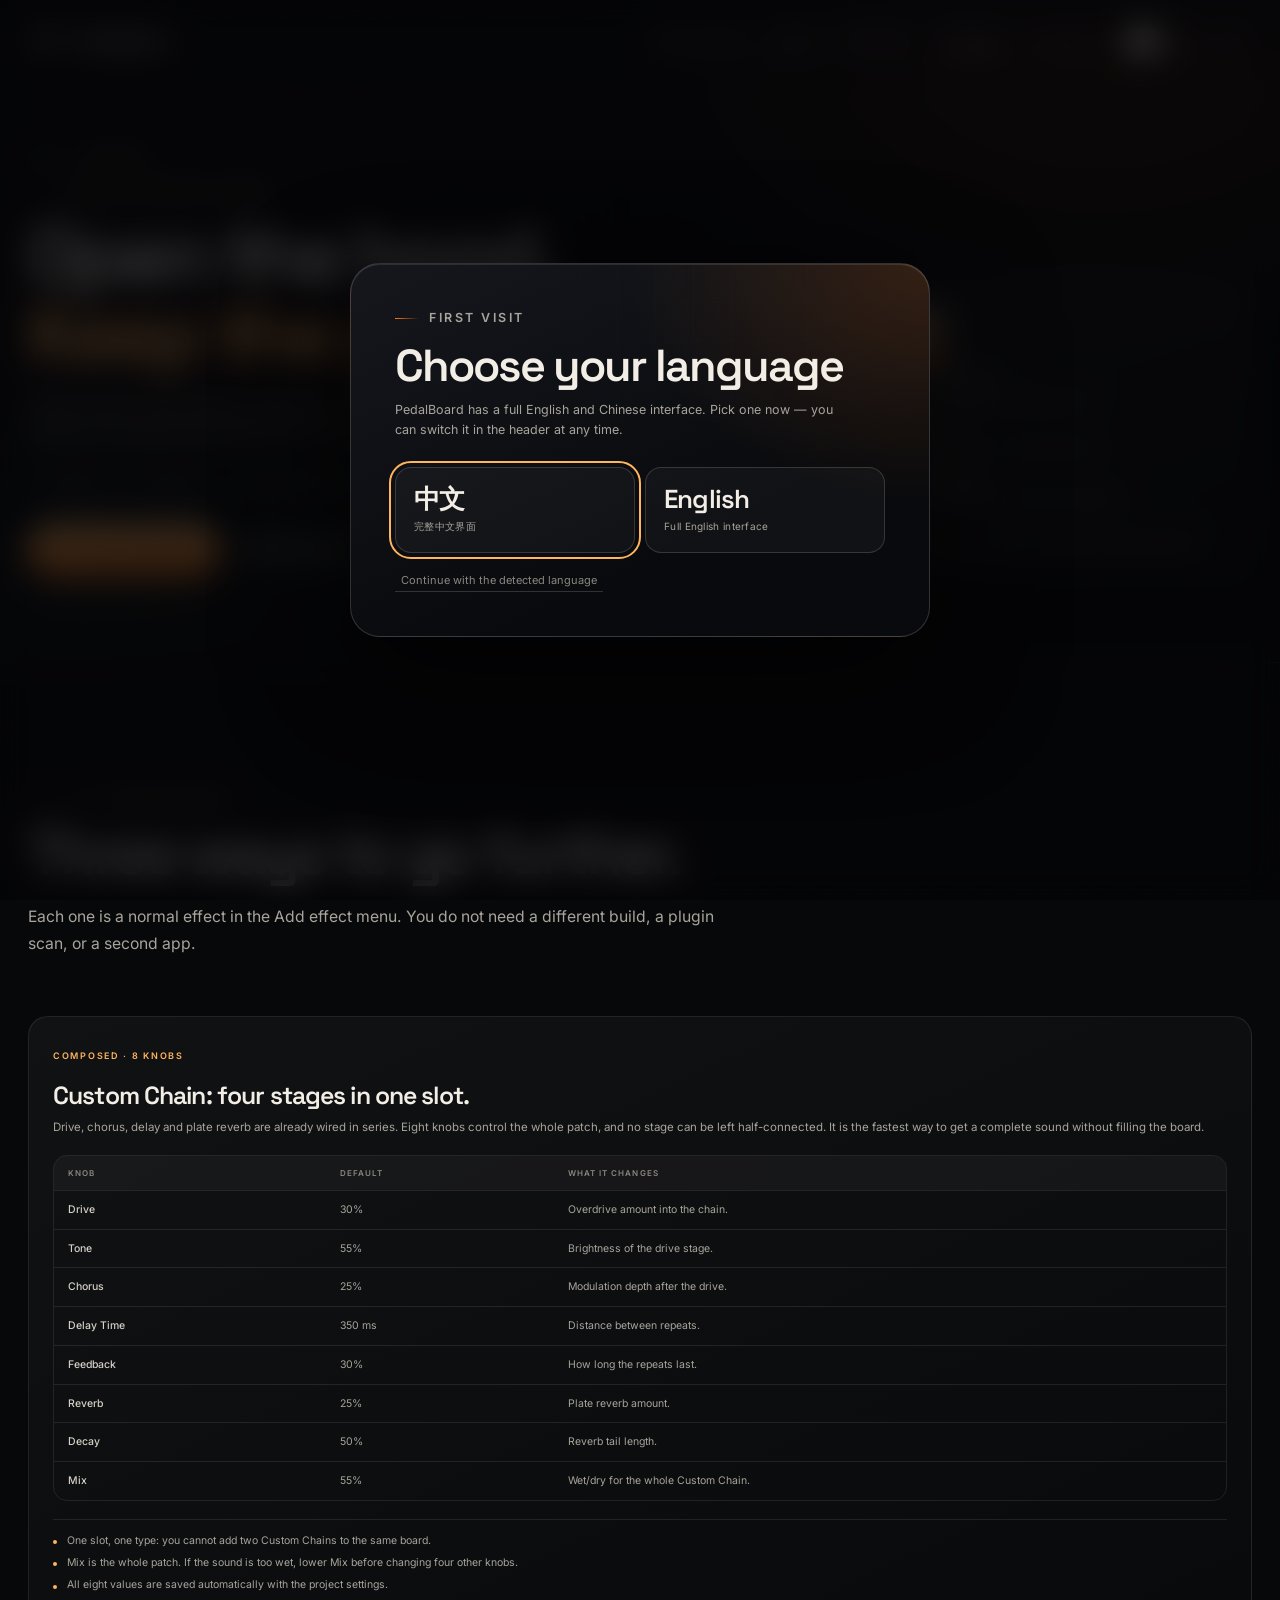
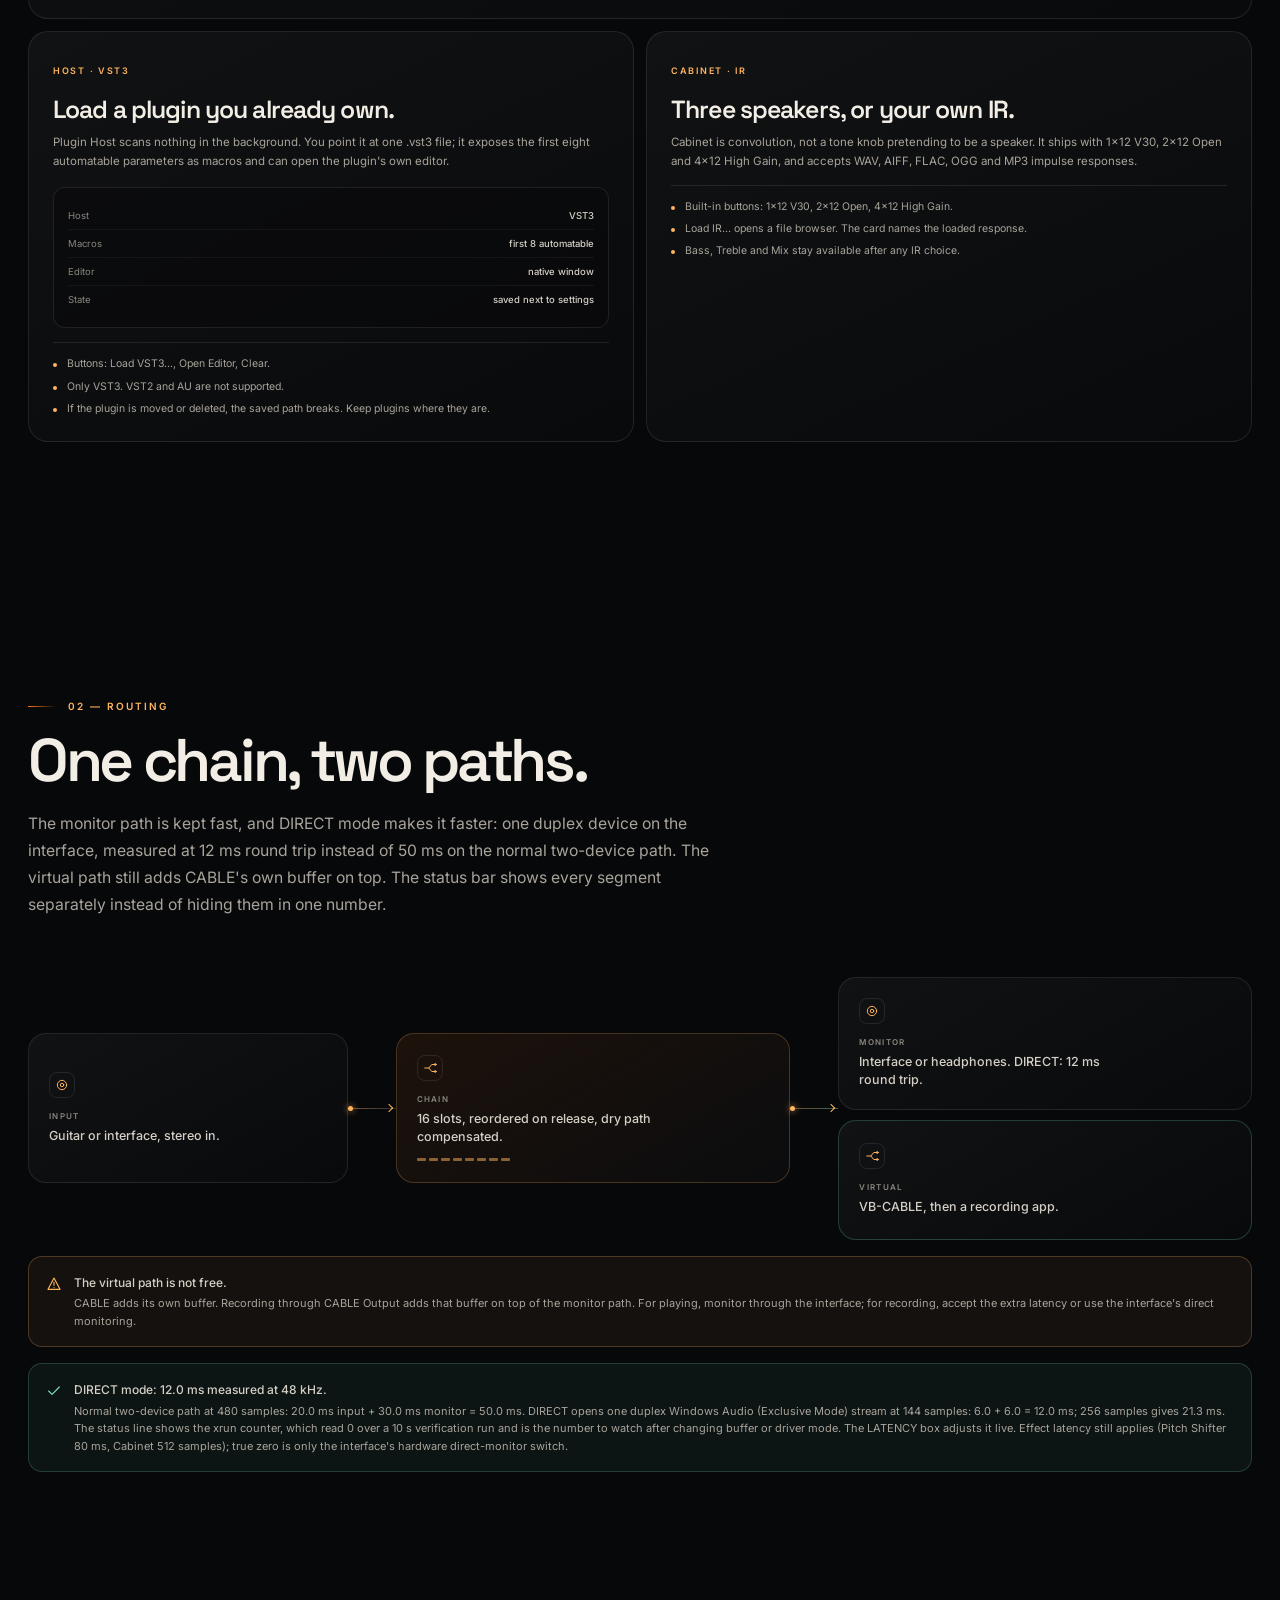
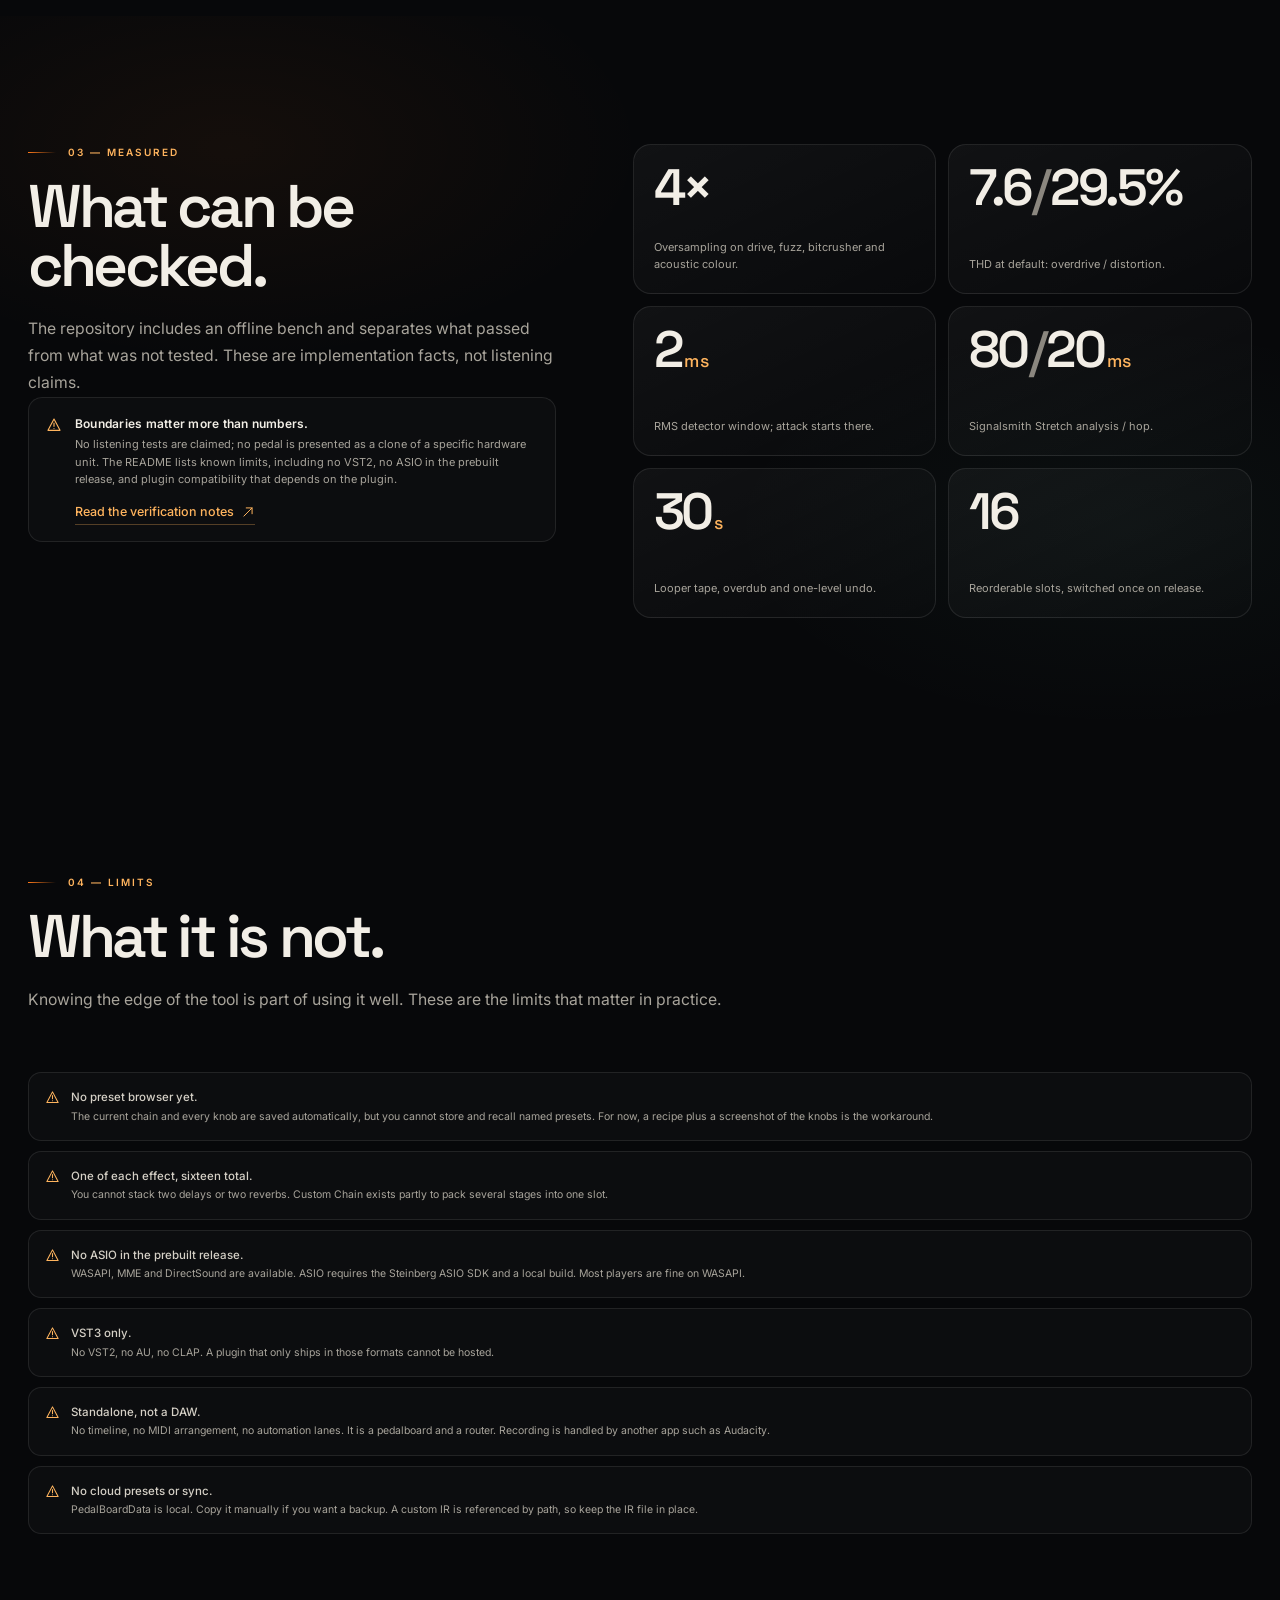
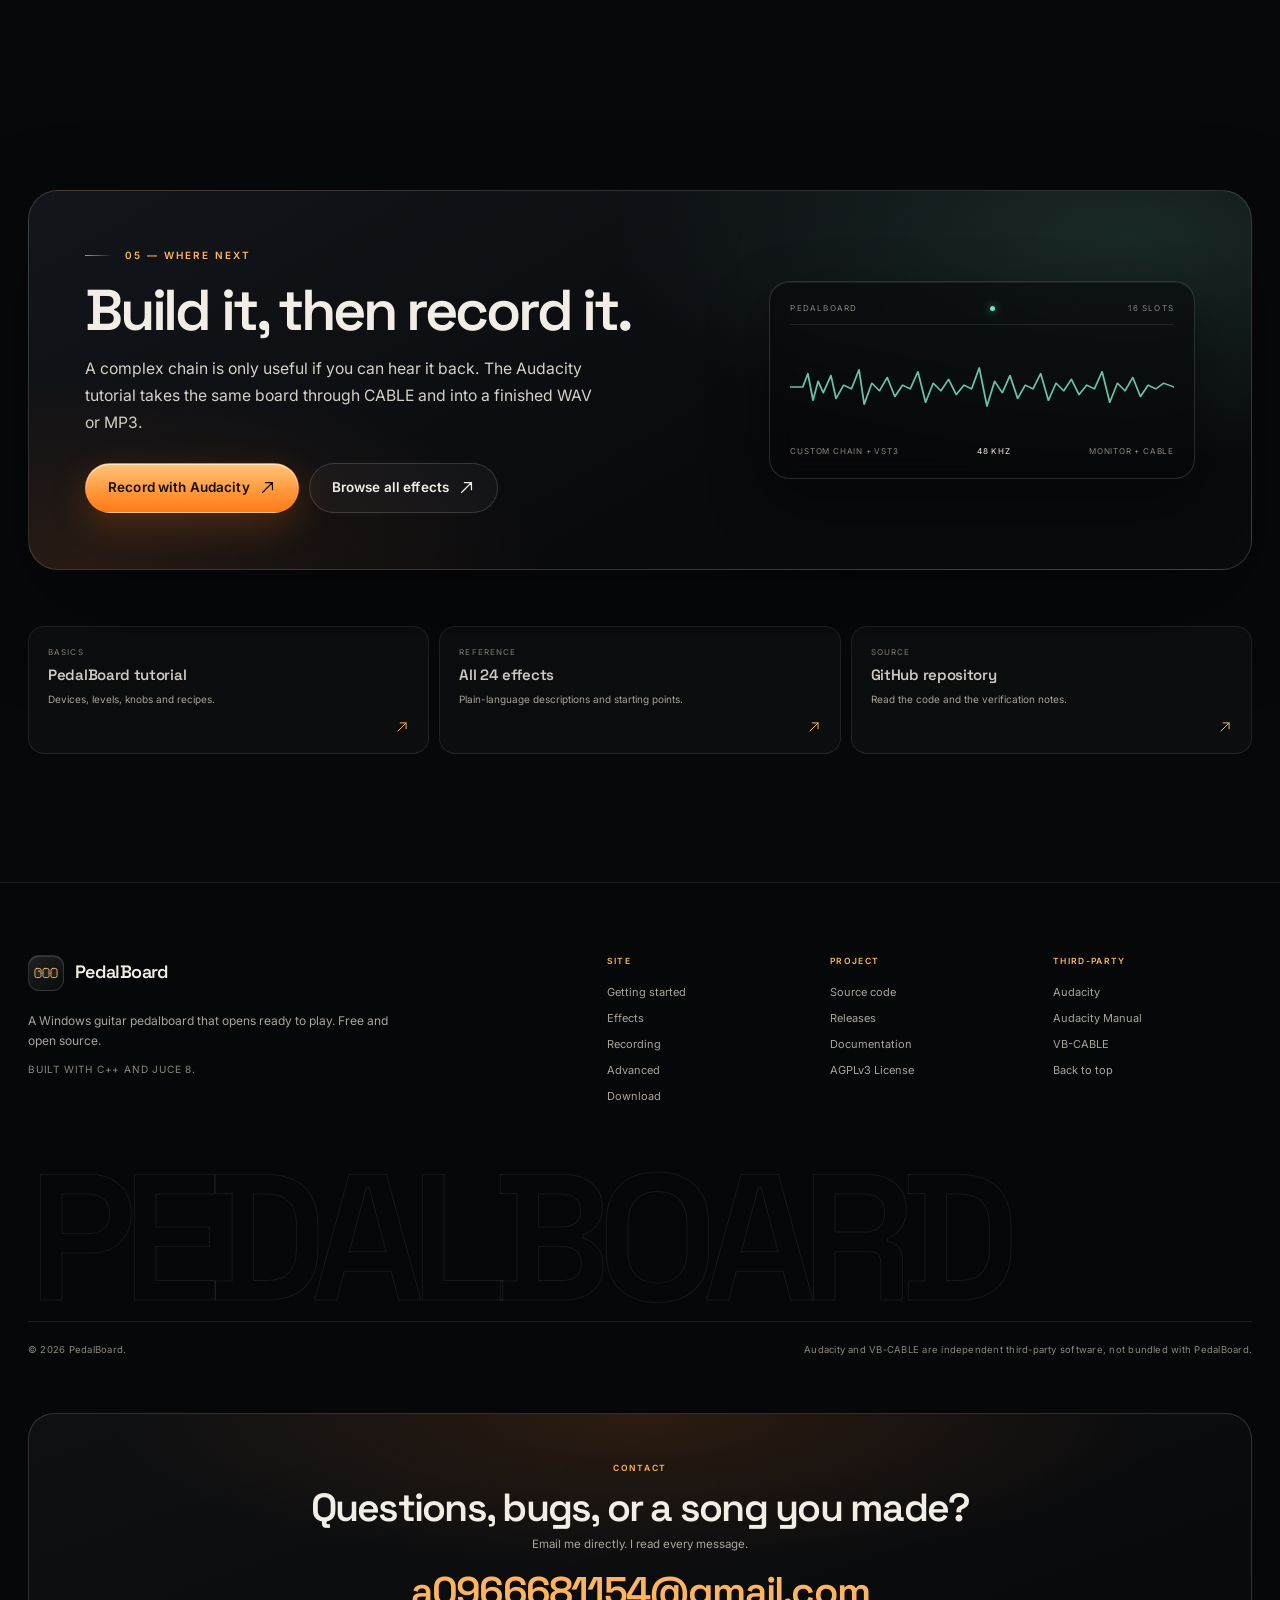
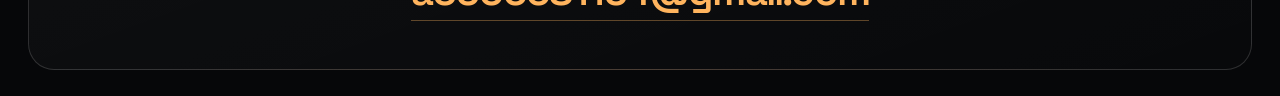
==== commit 862587b9: "Publish PedalBoard 1.1.0 site update: DIRECT mode, polyphonic Octave, new download SHA" ====
--- a/advanced.html
+++ b/advanced.html
@@ -160,12 +160,12 @@
     </div>
   </section>
 
-  <section class="section" aria-labelledby="flowTitle">
+  <section class="section" id="latency" aria-labelledby="flowTitle">
     <div class="wrap">
       <header class="section-head reveal">
         <p class="kicker" data-en="02 — ROUTING" data-zh="02 — 路由">02 — ROUTING</p>
         <h2 class="display" id="flowTitle"><span class="line" data-en="One chain, two paths." data-zh="一条链路，两路输出。">One chain, two paths.</span></h2>
-        <p class="section-lead" data-en="The monitor path is kept fast. The virtual path adds CABLE's own buffer on top. The status bar shows the latencies separately instead of hiding them in one number." data-zh="监听路径保持快。虚拟路径会在上面再加 CABLE 自己的缓冲。状态栏把几段延迟分开显示，而不是塞进一个数字。">The monitor path is kept fast. The virtual path adds CABLE's own buffer on top. The status bar shows the latencies separately instead of hiding them in one number.</p>
+        <p class="section-lead" data-en="The monitor path is kept fast, and DIRECT mode makes it faster: one duplex device on the interface, measured at 12 ms round trip instead of 50 ms on the normal two-device path. The virtual path still adds CABLE's own buffer on top. The status bar shows every segment separately instead of hiding them in one number." data-zh="监听路径本来就快，直通模式让它更快：声卡上一个双工设备，实测往返 12 ms，而普通双设备路径是 50 ms。虚拟路径仍会在上面再加 CABLE 自己的缓冲。状态栏把每一段延迟分开显示，而不是塞进一个数字。">The monitor path is kept fast, and DIRECT mode makes it faster: one duplex device on the interface, measured at 12 ms round trip instead of 50 ms on the normal two-device path. The virtual path still adds CABLE's own buffer on top. The status bar shows every segment separately instead of hiding them in one number.</p>
       </header>
       <div class="flow reveal" aria-hidden="true">
         <div class="flow-node">
@@ -185,7 +185,7 @@
           <div class="flow-node is-out">
             <span class="flow-icon"><svg><use href="#i-jack"/></svg></span>
             <span class="flow-kicker" data-en="MONITOR" data-zh="监听">MONITOR</span>
-            <strong data-en="Interface or headphones. Low latency." data-zh="声卡或耳机，低延迟。">Interface or headphones. Low latency.</strong>
+            <strong data-en="Interface or headphones. DIRECT: 12 ms round trip." data-zh="声卡或耳机。直通：实测往返 12 ms。">Interface or headphones. DIRECT: 12 ms round trip.</strong>
           </div>
           <div class="flow-node is-out is-virtual">
             <span class="flow-icon"><svg><use href="#i-split"/></svg></span>
@@ -199,6 +199,13 @@
         <div>
           <strong data-en="The virtual path is not free." data-zh="虚拟路径不是零成本。">The virtual path is not free.</strong>
           <p data-en="CABLE adds its own buffer. Recording through CABLE Output adds that buffer on top of the monitor path. For playing, monitor through the interface; for recording, accept the extra latency or use the interface's direct monitoring." data-zh="CABLE 有自己的缓冲。通过 CABLE Output 录音，会在这个基础上再加一段。演奏时用声卡监听；录音时接受这段额外延迟，或用声卡的直接监听。">CABLE adds its own buffer. Recording through CABLE Output adds that buffer on top of the monitor path. For playing, monitor through the interface; for recording, accept the extra latency or use the interface's direct monitoring.</p>
+        </div>
+      </div>
+      <div class="callout reveal">
+        <svg aria-hidden="true"><use href="#i-check"/></svg>
+        <div>
+          <strong data-en="DIRECT mode: 12.0 ms measured at 48 kHz." data-zh="直通模式：48 kHz 下实测 12.0 ms。">DIRECT mode: 12.0 ms measured at 48 kHz.</strong>
+          <p data-en="Normal two-device path at 480 samples: 20.0 ms input + 30.0 ms monitor = 50.0 ms. DIRECT opens one duplex Windows Audio (Exclusive Mode) stream at 144 samples: 6.0 + 6.0 = 12.0 ms; 256 samples gives 21.3 ms. The status line shows the xrun counter, which read 0 over a 10 s verification run and is the number to watch after changing buffer or driver mode. The LATENCY box adjusts it live. Effect latency still applies (Pitch Shifter 80 ms, Cabinet 512 samples); true zero is only the interface's hardware direct-monitor switch." data-zh="普通双设备路径 480 样本：输入 20.0 ms + 监听 30.0 ms = 50.0 ms。直通在 144 样本下打开一个 Windows Audio 独占双工流：6.0 + 6.0 = 12.0 ms；256 样本为 21.3 ms。状态栏显示断音计数，在 10 秒验证运行中为 0；改缓冲或驱动模式后要盯着这个数。「延迟」框可实时调整。效果器自身延迟仍然存在（移调 80 ms、箱体 512 样本）；真正的 0 延迟只有声卡自带的硬件直通开关。">Normal two-device path at 480 samples: 20.0 ms input + 30.0 ms monitor = 50.0 ms. DIRECT opens one duplex Windows Audio (Exclusive Mode) stream at 144 samples: 6.0 + 6.0 = 12.0 ms; 256 samples gives 21.3 ms. The status line shows the xrun counter, which read 0 over a 10 s verification run and is the number to watch after changing buffer or driver mode. The LATENCY box adjusts it live. Effect latency still applies (Pitch Shifter 80 ms, Cabinet 512 samples); true zero is only the interface's hardware direct-monitor switch.</p>
         </div>
       </div>
     </div>
--- a/pages.css
+++ b/pages.css
@@ -130,13 +130,14 @@
 .chain-points li{display:flex;gap:9px;align-items:flex-start;font-size:11.5px;line-height:1.55;color:var(--muted)}
 .chain-points svg{width:14px;height:14px;flex:none;margin-top:2px;color:var(--mint)}
 .chain-demo{
-  position:relative;padding:24px;border:1px solid var(--line-strong);border-radius:24px;
+  position:relative;min-width:0;padding:24px;border:1px solid var(--line-strong);border-radius:24px;
   background:
     radial-gradient(90% 100% at 100% 0%,rgba(255,122,26,.08),transparent 60%),
     linear-gradient(155deg,rgba(255,255,255,.055),rgba(255,255,255,.012));
   box-shadow:0 30px 80px rgba(0,0,0,.38),inset 0 1px 0 rgba(255,255,255,.08);
 }
 .chain-demo .card-top{margin-bottom:16px}
+.measure-note{margin:14px 2px 0;font-size:9px;line-height:1.65;color:var(--faint);letter-spacing:.02em}
 .chain-demo .mini-chain{margin:0 0 14px}
 
 /* ---------- home: starter six ---------- */
@@ -451,7 +452,7 @@
   .guide-step{grid-template-columns:34px minmax(0,1fr);gap:12px}
   .guide-step-num{width:32px;height:32px;font-size:10px}
   .recipe-grid{grid-template-columns:1fr}
-  .feature-grid{grid-template-columns:1fr}
+  .feature-grid{grid-template-columns:minmax(0,1fr)}
   .feature-card.is-wide{grid-column:auto}
   .official-links{grid-template-columns:1fr}
   .pager-grid{grid-template-columns:1fr}
